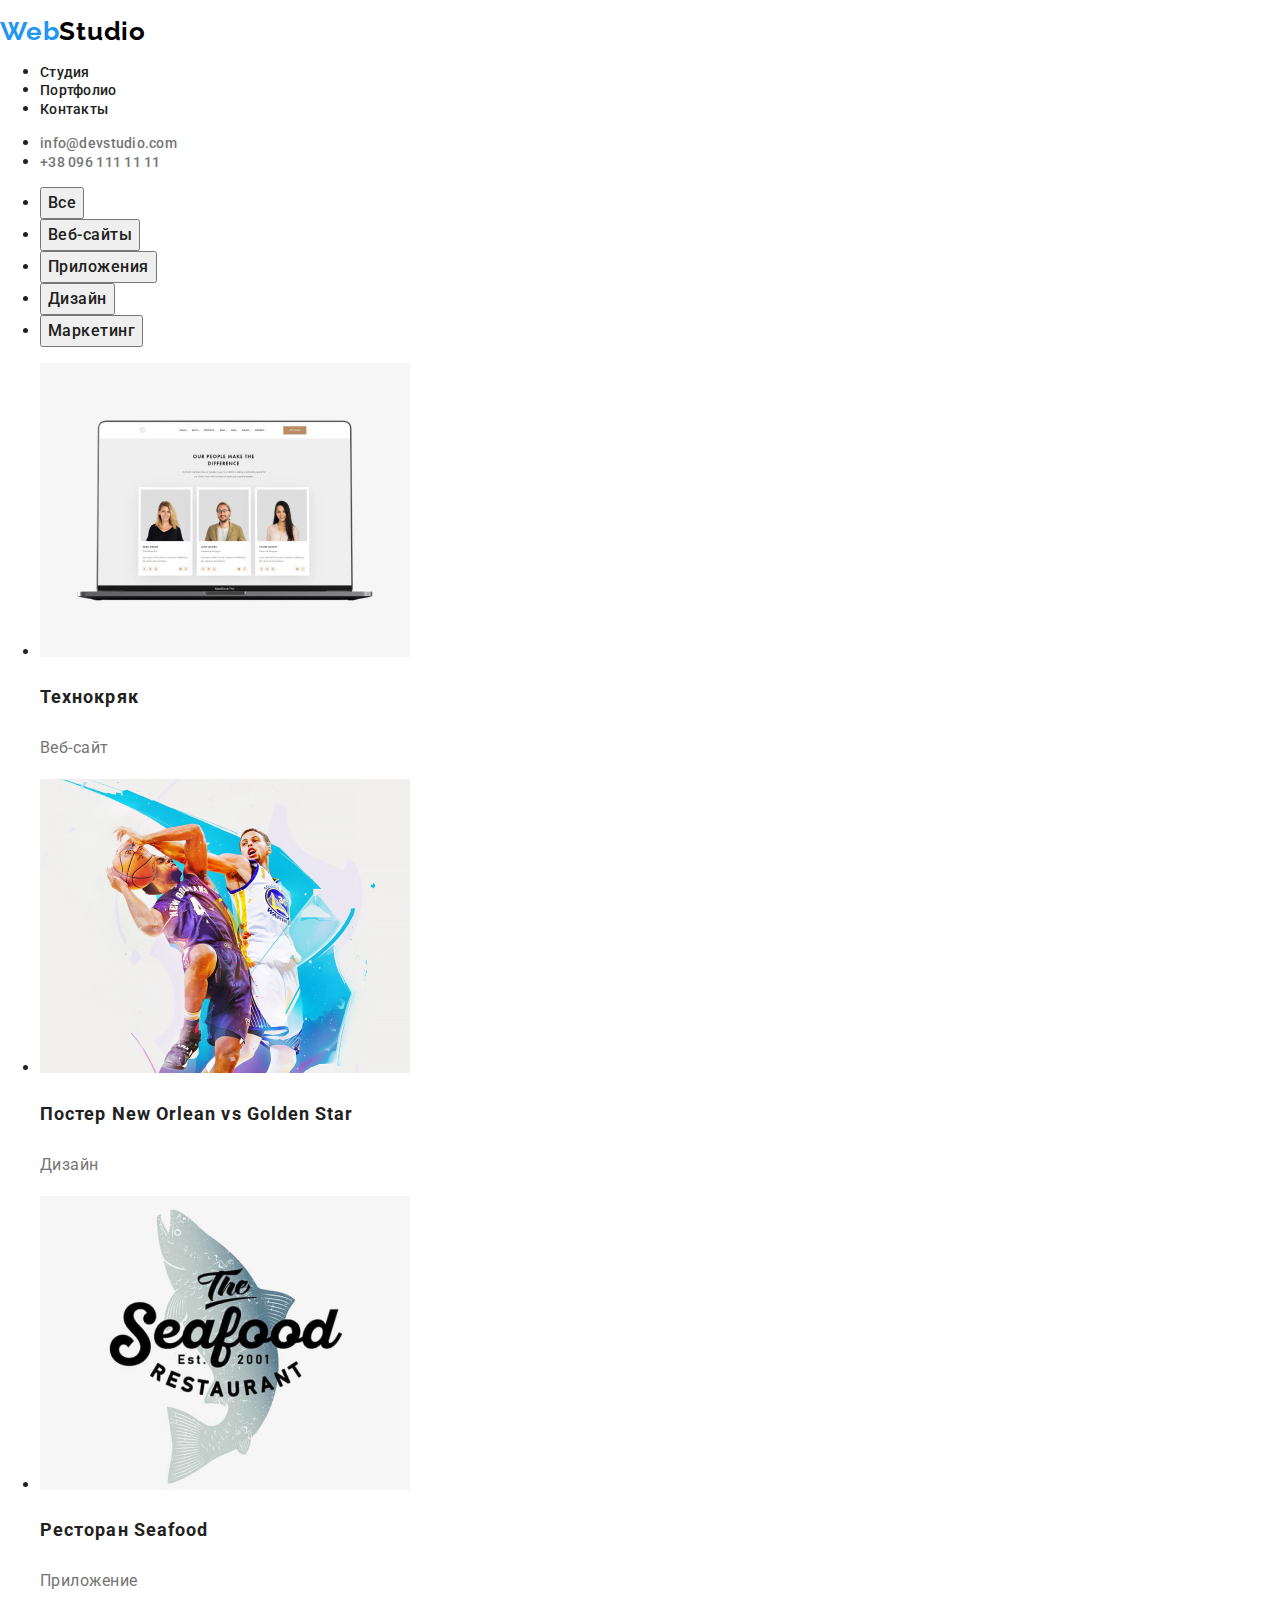
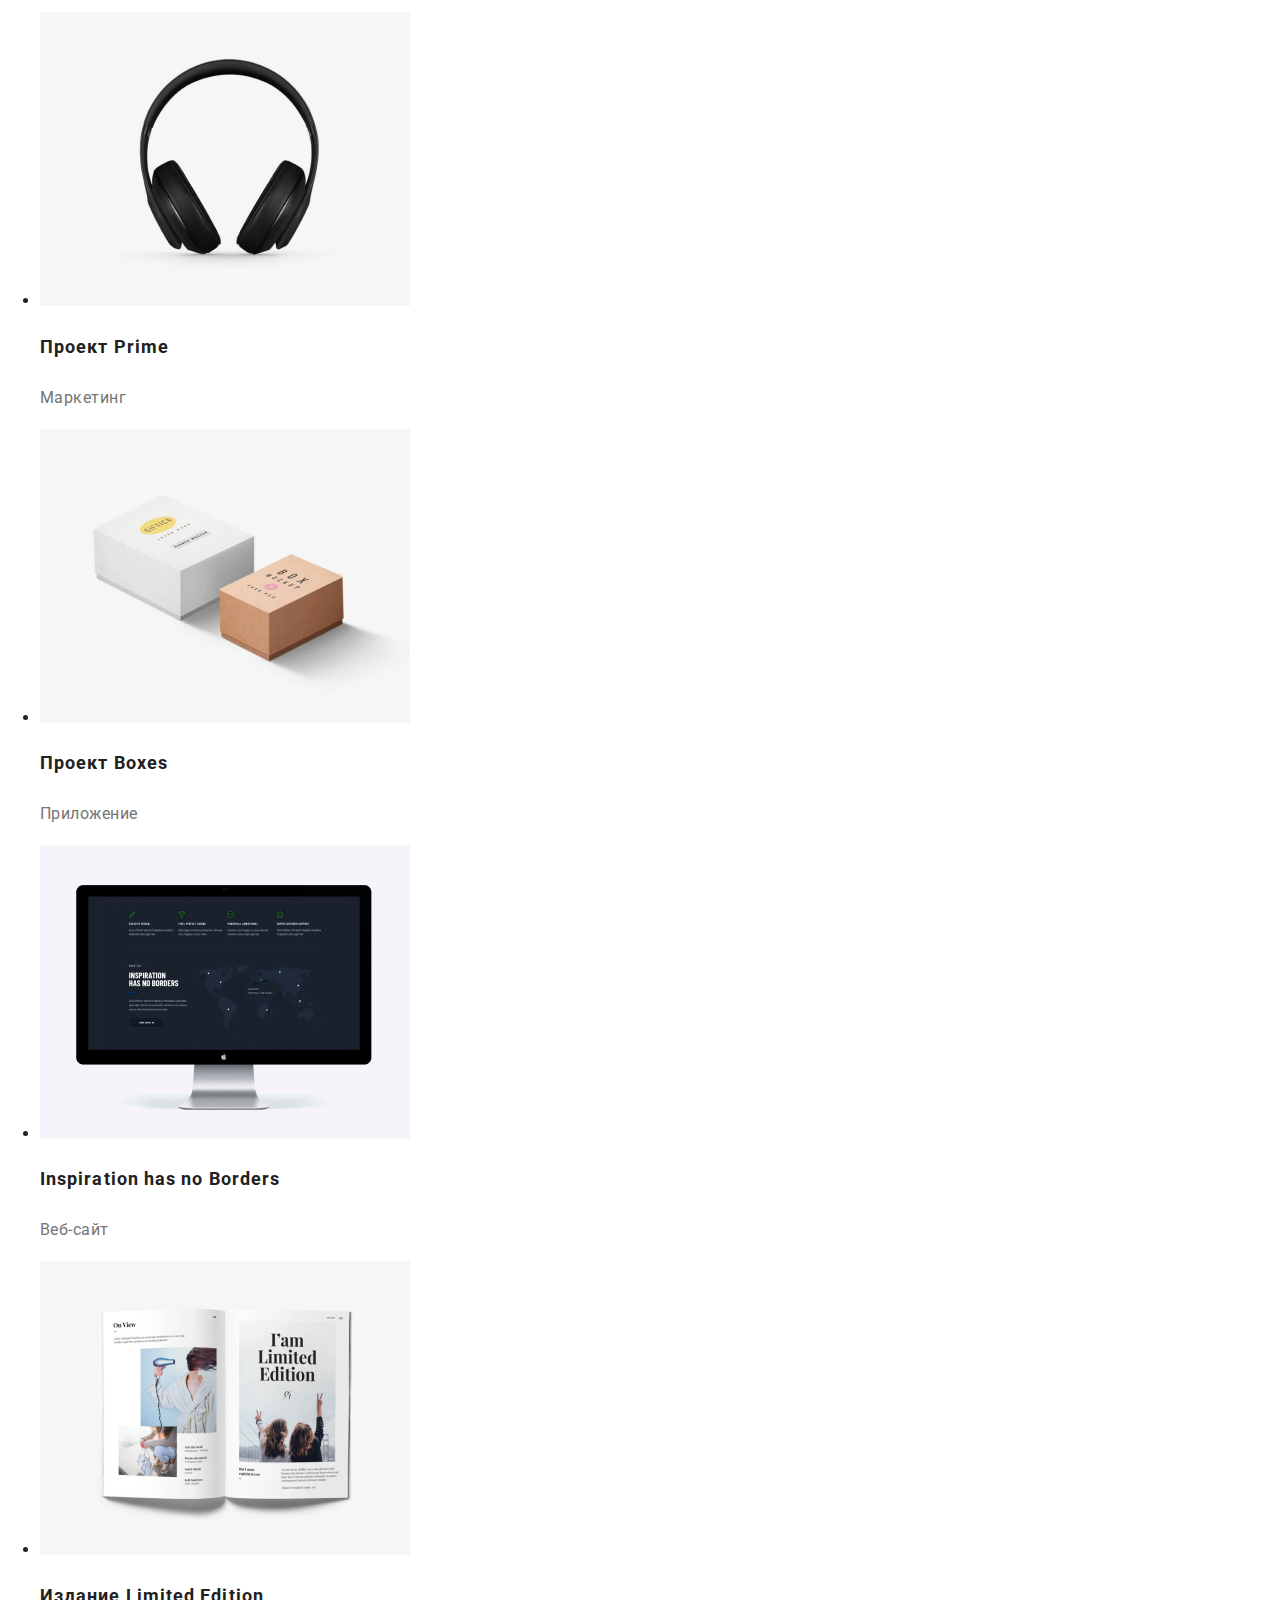
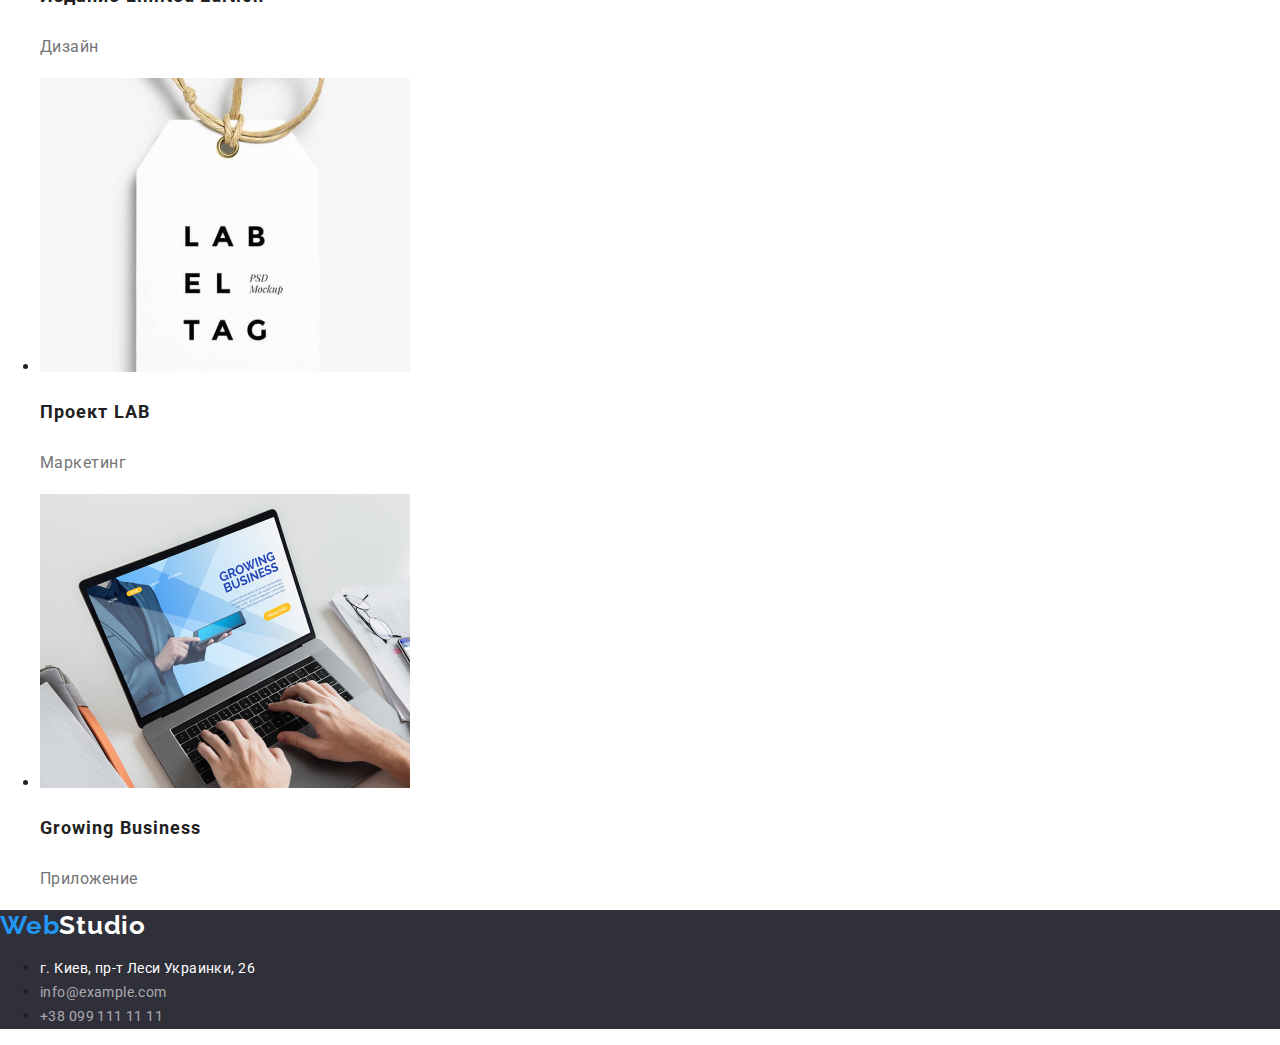
==== portfolio.html @ 4b69deab "Переносить файли попереднього ДЗ" ====
<!DOCTYPE html>
<html lang="ru">

<head>
    <meta charset="UTF-8">
    <meta name="viewport" content="width=device-width, initial-scale=1.0" />
    <title>Студия</title>
    <link rel="stylesheet" href="https://cdnjs.cloudflare.com/ajax/libs/modern-normalize/1.0.0/modern-normalize.min.css">
    <link rel="preconnect" href="https://fonts.gstatic.com">
    <link
        href="https://fonts.googleapis.com/css2?family=Raleway:wght@700&family=Roboto:wght@400;500;700;900&display=swap"
        rel="stylesheet">
    <link rel="stylesheet" href="./css/style.css" />
</head>

<body>
    <!--Шапка-->
    <header class="header">
        <nav class="header-nav">
            <p class="logo-item">
                <a class="logotype" href="/index.html" aria-label="логотип сайта" lang="en"><span
                        class="logotype-text">Web</span>Studio</a>
            </p>
            <ul class="menu-nav">
                <li class="menu-nav-item"><a class="menu-nav-link-studio" href="./index.html">Студия</a></li>
                <li class="menu-nav-item"><a class="menu-nav-link-portfolio" href="./portfolio.html">Портфолио</a></li>
                <li class="menu-nav-item"><a class="menu-nav-link-contacts" href="">Контакты</a></li>
            </ul>
        </nav>
        <address class="address">
            <ul class="address-item">
                <li class="addres-contacts">
                    <a class="header-mail" href="mailto:info@devstudio.com">info@devstudio.com</a>
                </li>
                <li class="addres-contacts">
                    <a class="header-tel" href="tel:+380961111111">+38 096 111 11 11</a>
                </li>
            </ul>
        </address>
    </header>
    <main>
        <section class="list-of-services"></section>
        <!--Категории-->
            <ul class="category">
                <li class="category-btn"><button class="category-btn-title" type="button">Все</button></li>
                <li class="category-btn"><button class="category-btn-title" type="button">Веб-сайты</button></li>
                <li class="category-btn"><button class="category-btn-title" type="button">Приложения</button></li>
                <li class="category-btn"><button class="category-btn-title" type="button">Дизайн</button></li>
                <li class="category-btn"><button class="category-btn-title" type="button">Маркетинг</button></li>
             </ul>
        <!--Перечень услуг-->
        
            <h2 class="services">Услуги</h2>
            <ul class="categories-of-services">
                <li class="services-item">
                    <img class="services-img" src="./images/portfolio/picture_1.jpg" alt="Экран ноутбука с фото наша команда" width="370" height="294"/>
                    <h3 class="services-title">Технокряк</h3>
                    <p class="services-name">Веб-сайт</p>
                </li>
                <li class="services-item">
                    <img class="services-img" src="./images/portfolio/picture_2.jpg" alt="Два игрока баскетбола с мячом" width="370" height="294"/>
                    <h3 class="services-title">Постер New Orlean vs Golden Star</h3>
                    <p class="services-name">Дизайн</p>
                </li>
                <li class="services-item">
                    <img class="services-img" src="./images/portfolio/picture_3.jpg" alt="Одна большая морская рыба" width="370" height="294"/>
                    <h3 class="services-title">Ресторан Seafood</h3>
                    <p class="services-name">Приложение</p>
                </li>
                <li class="services-item">
                    <img class="services-img" src="./images/portfolio/picture_4.jpg" alt="Наушники" width="370" height="294"/>
                    <h3 class="services-title">Проект Prime</h3>
                    <p class="services-name">Маркетинг</p>
                </li>
                <li class="services-item">
                    <img class="services-img" src="./images/portfolio/picture_5.jpg" alt="Две коробки разных размеров" width="370" height="294"/>
                    <h3 class="services-title">Проект Boxes</h3>
                    <p class="services-name">Приложение</p>
                </li>
                <li class="services-item">
                    <img class="services-img" src="./images/portfolio/picture_6.jpg" alt="Монитор с открытым сайтом" width="370" height="294"/>
                    <h3 class="services-title">Inspiration has no Borders</h3>
                    <p class="services-name">Веб-сайт</p>
                </li>
                <li class="services-item">
                    <img class="services-img" src="./images/portfolio/picture_7.jpg" alt="Открытая книга" width="370" height="294"/>
                    <h3 class="services-title">Издание Limited Edition</h3>
                    <p class="services-name">Дизайн</p>
                </li>
                <li class="services-item">
                    <img class="services-img" src="./images/portfolio/picture_8.jpg" alt="Бирка товара" width="370" height="294"/>
                    <h3 class="services-title">Проект LAB</h3>
                    <p class="services-name">Маркетинг</p>
                </li>
                <li class="services-item">
                    <img class="services-img" src="./images/portfolio/picture_9.jpg" alt="Человек набирает на клавиатуре ноутбука" width="370" height="294"/>
                    <h3 class="services-title">Growing Business</h3>
                    <p class="services-name">Приложение</p>
                </li>
            </ul>
        </section>
    </main>
    <!--Футер-->
    <footer class="footer">
        <p class="footer-logo">
            <a class="footer-logotype" href="/index.html" aria-label="логотип сайта" lang="en"><span
                    class="logotype-text">Web</span>Studio</a>
        </p>
        <address class="footer-address">
            <ul class="footer-list">
                <li class="footer-item">
                    <a class="footer-maps" href="https://goo.gl/maps/rqnTtYaNrmq5ux3MA" target="_blank">г. Киев, пр-т Леси
                        Украинки, 26</a>
                </li>
                <li class="footer-item">
                    <a class="footer-mail" href="mailto:info@example.com">info@example.com</a>
                </li>
                <li class="footer-item">
                    <a class="footer-tel" href="tel:+380991111111">+38 099 111 11 11</a>
                </li>
            </ul>
        </address>
    </footer>
</body>

</html>
---- css/style.css ----
/* цвет основного текста #212121 */
/* цвет вторичного текста #757575 */
/* цвет акцента  #2196F3 */
/* цвет логотипа в хедере #000000 */
/* цвет логотипа в футере #FFFFFF */
/* цвет акцента в футере #FFFFFF */
/* цвет адреса в футере rgba(255, 255, 255, 0.6)*/

:root {
  --primery-text-color: #212121;
  --secondary-text-color: #757575;
  --accent-color: #2196f3;
  --logo-color-heder: #000000;
  --logo-color-footer: #ffffff;
  --hero-color-title: #ffffff;
  --button-color-title: #ffffff;
  --accent-color-footer: #ffffff;
  --address-color-footer: rgba(255, 255, 255, 0.6);
  --primery-background-color: #ffffff;
  --section-background-color: #f5f4fa;
  --hero-background-color: #2f303a;
  --button-background-color: #2196f3;
  --footer-background-color: #2f303a;
}
/*=================================  BODY  =========================*/
body {
  color: var(--primery-text-color);
  background-color: var(--primery-background-color);
  font-family: Roboto, sans-serif;
}
.address,
.footer-address {
  font-style: normal;
}
/*=================================  END BODY  =========================*/

/*=================================  ШАПКА  =========================*/
.logotype {
  color: var(--logo-color-heder);
  font-family: 'Raleway', sans-serif;
  font-weight: 700;
  font-size: 26px;
  line-height: 1.192;
  /* identical to box height */

  letter-spacing: 0.03em;
  text-decoration: none;
}
.logotype-text {
  color: var(--accent-color);
}
.logotype:hover,
.logotype:focus {
  color: var(--accent-color);
}
.menu-nav-link-studio,
.menu-nav-link-portfolio,
.menu-nav-link-contacts {
  font-family: 'Roboto', sans-serif;
  font-weight: 500;
  font-size: 14px;
  line-height: 1.143;
  letter-spacing: 0.02em;
  color: var(--primery-text-color);
  text-decoration: none;
}
.menu-nav-link-studio:hover,
.menu-nav-link-studio:focus,
.menu-nav-link-studio:active {
  color: var(--accent-color);
}
.menu-nav-link-portfolio:hover,
.menu-nav-link-portfolio:focus,
.menu-nav-link-portfolio:active {
  color: var(--accent-color);
}
.menu-nav-link-contacts:hover,
.menu-nav-link-contacts:focus,
.menu-nav-link-contacts:active {
  color: var(--accent-color);
}
.address a {
  text-decoration: none;
}
.header-mail,
.header-tel {
  font-family: 'Roboto', sans-serif;
  font-weight: 500;
  font-size: 14px;
  line-height: 1.143;
  letter-spacing: 0.02em;
  color: var(--secondary-text-color);
}
.header-mail:hover,
.header-mail:focus,
.header-mail:active {
  color: var(--accent-color);
}
.header-tel:hover,
.header-tel:focus,
.header-tel:active {
  color: var(--accent-color);
}
/*=================================  END ШАПКА  =========================*/

/*=================================  ГЕРОЙ  =========================*/
.hero {
  background-color: var(--hero-background-color);
}
.hero-title {
  font-family: 'Roboto', sans-serif;
  font-weight: 900;
  font-size: 44px;
  line-height: 1.364;
  /* or 136% */

  text-align: center;
  letter-spacing: 0.06em;
  text-transform: uppercase;

  color: var(--hero-color-title);
}
.modal-btn {
  font-family: 'Roboto', sans-serif;
  font-weight: 700;
  font-size: 16px;
  line-height: 1.875;
  /* identical to box height, or 187% */

  display: flex;
  align-items: center;
  text-align: center;
  letter-spacing: 0.06em;

  color: var(--button-color-title);
  background-color: var(--button-background-color);
}
.modal-btn:hover,
.modal-btn:focus,
.modal-btn:active {
  color: var(--primery-text-color);
}
/*================================= END ГЕРОЙ  =========================*/

/*=================================  ОСОБЕННОСТИ  =========================*/

.features-title {
  display: none;
}
.features-names {
  font-family: 'Roboto', sans-serif;
  font-weight: 700;
  font-size: 14px;
  line-height: 1.143;
  letter-spacing: 0.03em;
  text-transform: uppercase;

  color: var(--primery-text-color);
}
.features-information {
  font-family: 'Roboto', sans-serif;
  font-weight: 400;
  font-size: 14px;
  line-height: 1.714;
  /* or 171% */

  letter-spacing: 0.03em;

  color: var(--secondary-text-color);
}
/*=================================  END ОСОБЕННОСТИ  =========================*/

/*=================================  ЧЕМ МЫ ЗАНИМАЕМСЯ  =========================*/
.occupation-title {
  font-family: 'Roboto', sans-serif;
  font-weight: 700;
  font-size: 36px;
  line-height: 1.167;
  text-align: center;
  letter-spacing: 0.03em;

  color: var(--primery-text-color);
}
/*=================================  END ЧЕМ МЫ ЗАНИМАЕМСЯ  =========================*/

/*=================================  НАША КОМАНДА  =========================*/
.team {
  background-color: var(--section-background-color);
}

.team-title {
  font-family: 'Roboto', sans-serif;
  font-weight: 700;
  font-size: 36px;
  line-height: 1.167;
  text-align: center;
  letter-spacing: 0.03em;

  color: var(--primery-text-color);
}
.team-employee {
  font-family: 'Roboto', sans-serif;
  font-weight: 500;
  font-size: 16px;
  line-height: 1.188;
  /* identical to box height */

  letter-spacing: 0.03em;
  color: var(--primery-text-color);
}
.team-profession {
  font-family: Roboto;
  font-weight: 400;
  font-size: 16px;
  line-height: 1.188;
  /* identical to box height */

  letter-spacing: 0.03em;

  color: var(--secondary-text-color);
}
/*=================================  END НАША КОМАНДА  =========================*/

/*=================================  ФУТЕР  =========================*/
.footer {
  background-color: var(--footer-background-color);
}
.footer a {
  text-decoration: none;
}
.footer-logotype {
  font-family: 'Raleway', sans-serif;
  font-weight: 700;
  font-size: 26px;
  line-height: 1.192;
  /* identical to box height */

  letter-spacing: 0.03em;

  color: var(--accent-color-footer);
}
.footer-logotype:hover,
.footer-logotype:focus {
  color: var(--accent-color);
}
.footer-maps {
  font-family: 'Roboto', sans-serif;
  font-weight: 400;
  font-size: 14px;
  line-height: 1.714;
  /* or 171% */

  letter-spacing: 0.03em;

  color: var(--accent-color-footer);
}
.footer-mail,
.footer-tel {
  font-family: 'Roboto', sans-serif;
  font-weight: 400;
  font-size: 14px;
  line-height: 1.714;
  /* or 171% */

  letter-spacing: 0.03em;

  color: var(--address-color-footer);
}

/*=================================  END ФУТЕР  =========================*/

/*=================================  ПОРТФОЛИО  =========================*/

/*=================================  ПОРТФОЛИО КАТЕГОРИИ  =========================*/
.category-btn-title {
  font-family: 'Roboto', sans-serif;
  font-weight: 500;
  font-size: 16px;
  line-height: 1.625;
  /* identical to box height, or 162% */

  text-align: center;
  letter-spacing: 0.03em;

  color: var(--primery-text-color);
}
.category-btn-title:hover,
.category-btn-title:focus,
.category-btn-title:active {
  color: var(--button-color-title);
  background-color: var(--button-background-color);
}
/*=================================  END ПОРТФОЛИО КАТЕГОРИИ  =========================*/

/*=================================  ПОРТФОЛИО УСЛУГИ  =========================*/
.services {
  display: none;
}
.services-title {
  font-family: 'Roboto', sans-serif;
  font-weight: 700;
  font-size: 18px;
  line-height: 2;
  /* identical to box height, or 200% */

  letter-spacing: 0.06em;

  color: var(--primery-text-color);
}
.services-name {
  font-family: 'Roboto', sans-serif;
  font-weight: 400;
  font-size: 16px;
  line-height: 1.875;
  /* identical to box height, or 187% */

  letter-spacing: 0.03em;

  color: var(--secondary-text-color);
}
/*=================================  END ПОРТФОЛИО УСЛУГИ  =========================*/
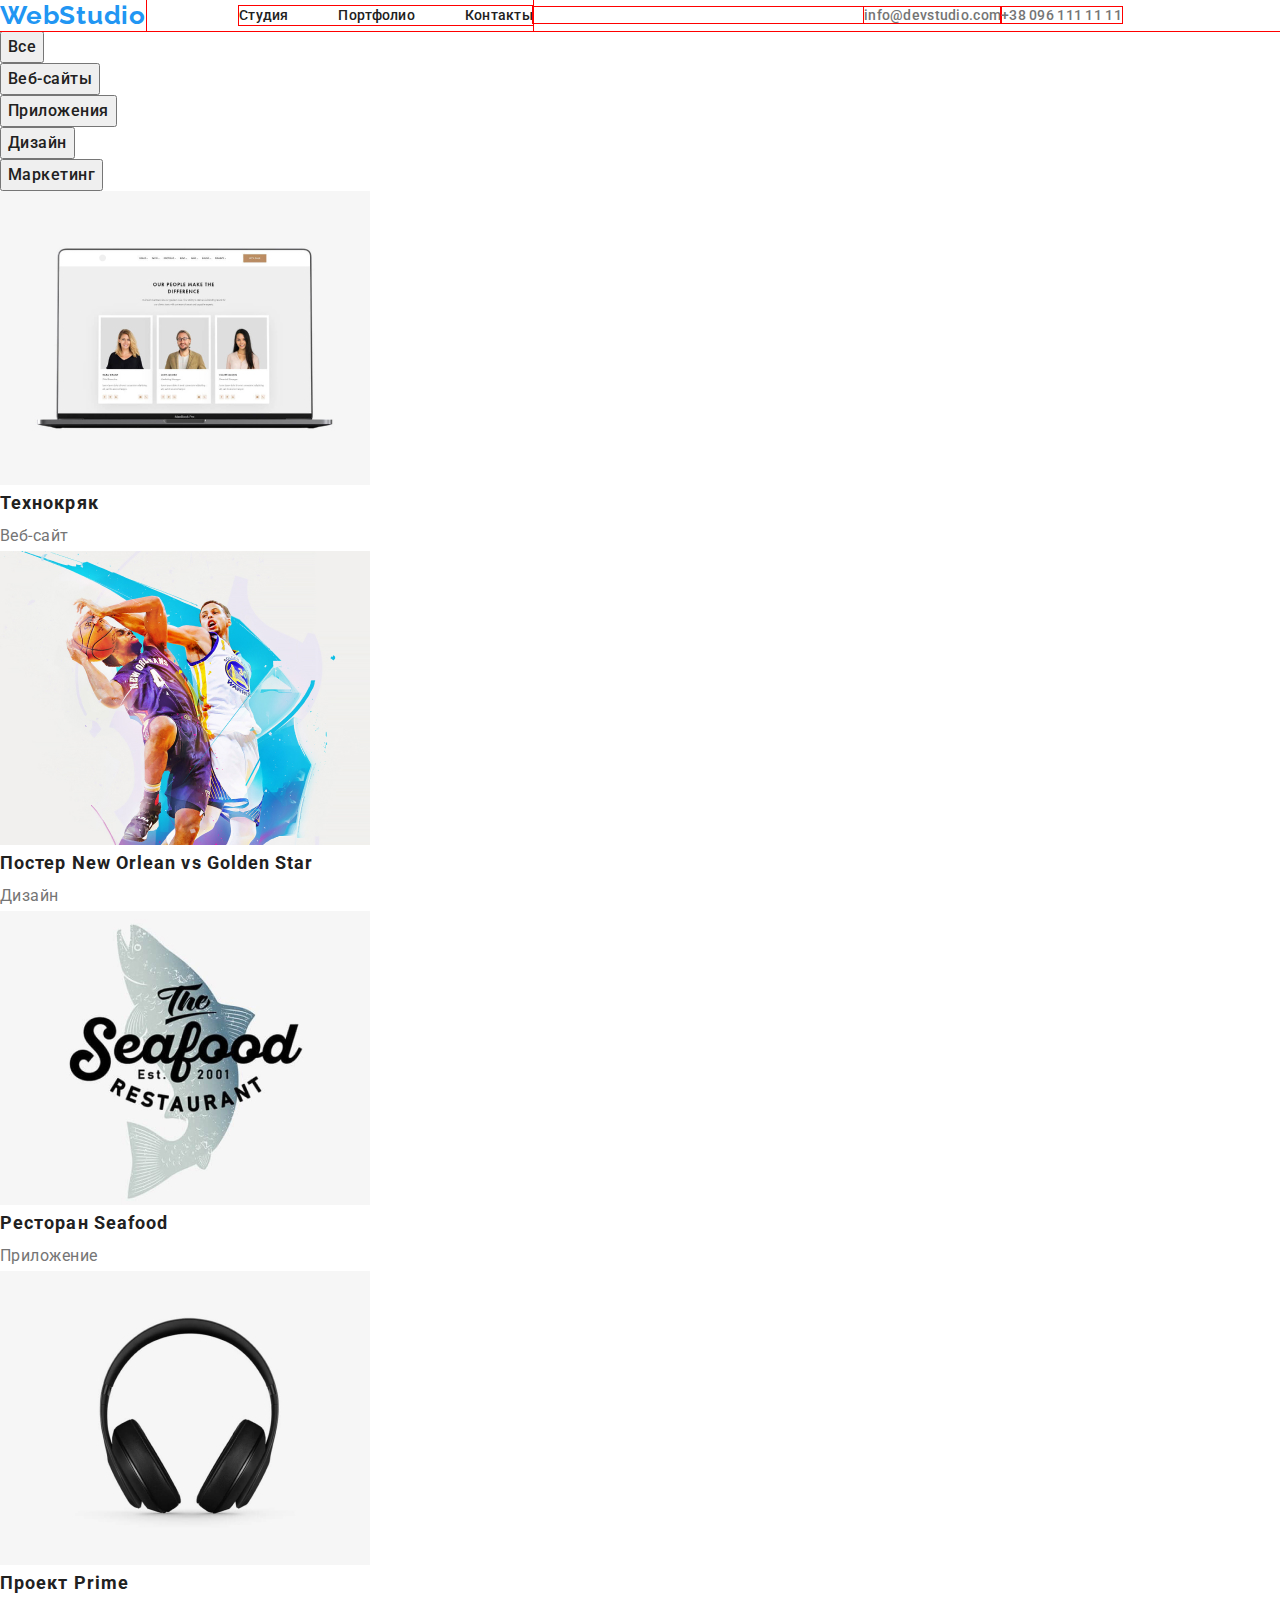
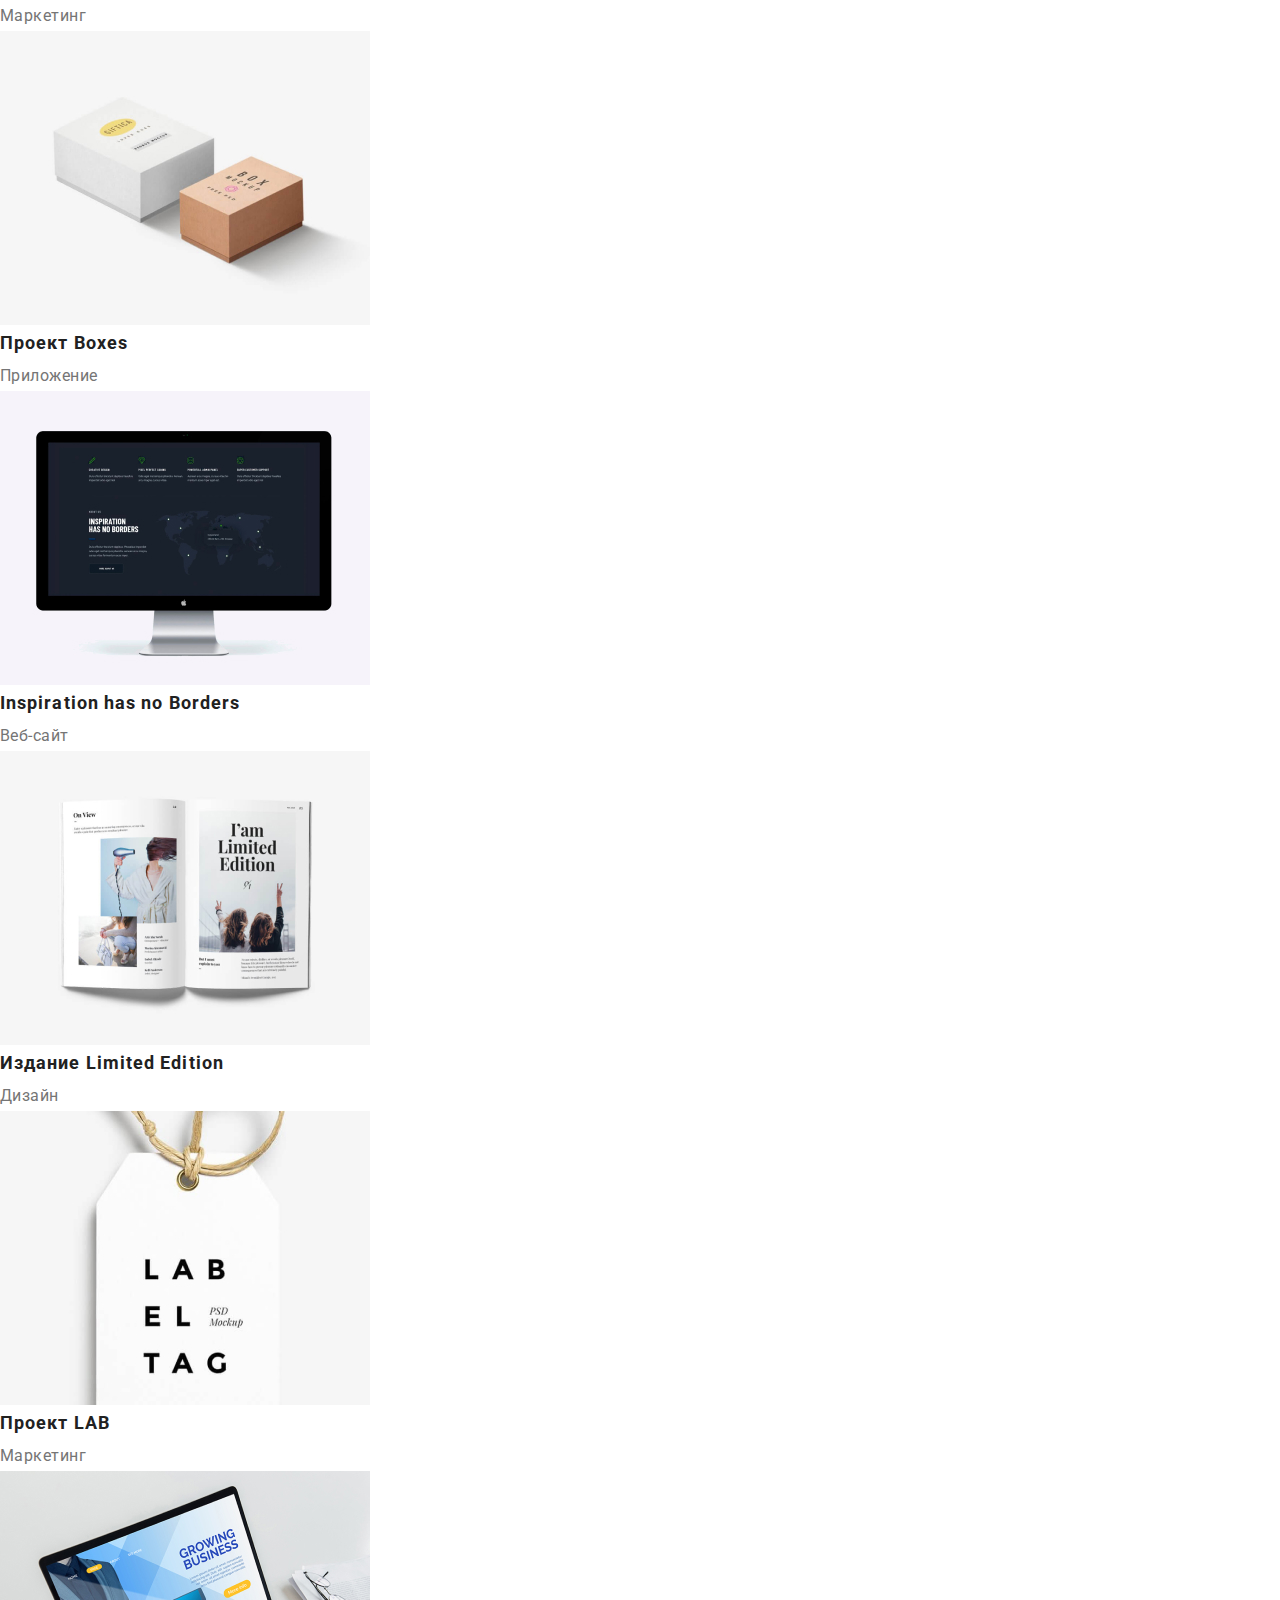
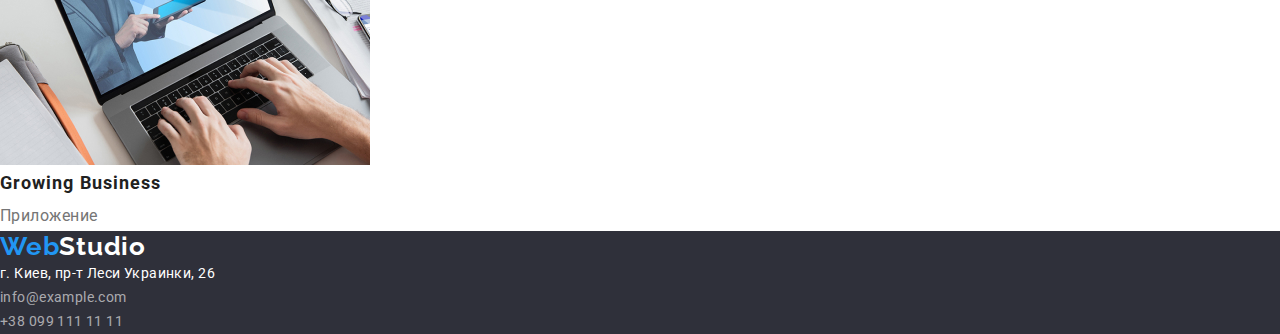
==== commit daaa73b1: "flex хедера" ====
--- a/portfolio.html
+++ b/portfolio.html
@@ -18,22 +18,22 @@
     <header class="header">
         <nav class="header-nav">
             <p class="logo-item">
-                <a class="logotype" href="/index.html" aria-label="логотип сайта" lang="en"><span
+                <a class="logotype link" href="/index.html" aria-label="логотип сайта" lang="en"><span
                         class="logotype-text">Web</span>Studio</a>
             </p>
-            <ul class="menu-nav">
-                <li class="menu-nav-item"><a class="menu-nav-link-studio" href="./index.html">Студия</a></li>
-                <li class="menu-nav-item"><a class="menu-nav-link-portfolio" href="./portfolio.html">Портфолио</a></li>
-                <li class="menu-nav-item"><a class="menu-nav-link-contacts" href="">Контакты</a></li>
+            <ul class="menu-nav list">
+                <li class="menu-nav-item"><a class="menu-nav-link-studio link" href="./index.html">Студия</a></li>
+                <li class="menu-nav-item"><a class="menu-nav-link-portfolio link" href="./portfolio.html">Портфолио</a></li>
+                <li class="menu-nav-item"><a class="menu-nav-link-contacts link" href="">Контакты</a></li>
             </ul>
         </nav>
         <address class="address">
-            <ul class="address-item">
+            <ul class="address-item list">
                 <li class="addres-contacts">
-                    <a class="header-mail" href="mailto:info@devstudio.com">info@devstudio.com</a>
+                    <a class="header-mail link" href="mailto:info@devstudio.com">info@devstudio.com</a>
                 </li>
                 <li class="addres-contacts">
-                    <a class="header-tel" href="tel:+380961111111">+38 096 111 11 11</a>
+                    <a class="header-tel link" href="tel:+380961111111">+38 096 111 11 11</a>
                 </li>
             </ul>
         </address>
@@ -41,7 +41,7 @@
     <main>
         <section class="list-of-services"></section>
         <!--Категории-->
-            <ul class="category">
+            <ul class="category list">
                 <li class="category-btn"><button class="category-btn-title" type="button">Все</button></li>
                 <li class="category-btn"><button class="category-btn-title" type="button">Веб-сайты</button></li>
                 <li class="category-btn"><button class="category-btn-title" type="button">Приложения</button></li>
@@ -51,7 +51,7 @@
         <!--Перечень услуг-->
         
             <h2 class="services">Услуги</h2>
-            <ul class="categories-of-services">
+            <ul class="categories-of-services list">
                 <li class="services-item">
                     <img class="services-img" src="./images/portfolio/picture_1.jpg" alt="Экран ноутбука с фото наша команда" width="370" height="294"/>
                     <h3 class="services-title">Технокряк</h3>
@@ -103,20 +103,20 @@
     <!--Футер-->
     <footer class="footer">
         <p class="footer-logo">
-            <a class="footer-logotype" href="/index.html" aria-label="логотип сайта" lang="en"><span
+            <a class="footer-logotype link" href="/index.html" aria-label="логотип сайта" lang="en"><span
                     class="logotype-text">Web</span>Studio</a>
         </p>
         <address class="footer-address">
-            <ul class="footer-list">
+            <ul class="footer-list list">
                 <li class="footer-item">
-                    <a class="footer-maps" href="https://goo.gl/maps/rqnTtYaNrmq5ux3MA" target="_blank">г. Киев, пр-т Леси
+                    <a class="footer-maps link" href="https://goo.gl/maps/rqnTtYaNrmq5ux3MA" target="_blank">г. Киев, пр-т Леси
                         Украинки, 26</a>
                 </li>
                 <li class="footer-item">
-                    <a class="footer-mail" href="mailto:info@example.com">info@example.com</a>
+                    <a class="footer-mail link" href="mailto:info@example.com">info@example.com</a>
                 </li>
                 <li class="footer-item">
-                    <a class="footer-tel" href="tel:+380991111111">+38 099 111 11 11</a>
+                    <a class="footer-tel link" href="tel:+380991111111">+38 099 111 11 11</a>
                 </li>
             </ul>
         </address>
--- a/css/style.css
+++ b/css/style.css
@@ -28,13 +28,92 @@
   background-color: var(--primery-background-color);
   font-family: Roboto, sans-serif;
 }
+.list {
+  list-style: none;
+}
+.link {
+  text-decoration: none;
+}
+h1,
+h2,
+h3,
+h4,
+h5,
+h6 {
+  margin: 0;
+}
+ul,
+ol {
+  margin: 0;
+  padding: 0;
+}
+p {
+  margin: 0;
+}
+img {
+  display: block;
+}
 .address,
 .footer-address {
   font-style: normal;
 }
+.container {
+  width: 1200px;
+  padding: 0 15px;
+  margin: 0 avto;
+  outline: 1px solid red;
+}
 /*=================================  END BODY  =========================*/
 
 /*=================================  ШАПКА  =========================*/
+.header {
+  display: flex;
+  align-items: center;
+  outline: 1px solid red;
+}
+.header-nav {
+  display: flex;
+  align-items: center;
+  outline: 1px solid red;
+}
+.logo-item {
+  display: flex;
+  align-items: center;
+  margin-right: 93px;
+  outline: 1px solid red;
+}
+.menu-nav {
+  display: flex;
+  min-width: 294px;
+  justify-content: space-between;
+  outline: 1px solid red;
+}
+.address-item {
+  display: flex;
+  align-items: center;
+  outline: 1px solid red;
+}
+.addres-contacts {
+  display: flex;
+  align-items: center;
+  outline: 1px solid red;
+}
+.header-mail {
+  display: flex;
+  align-items: center;
+  margin-left: 331px ;
+  outline: 1px solid red;
+}
+
+
+}
+.header-tel {
+  display: flex;
+  align-items: center;
+  margin-right: 0 avto;
+  outline: 1px solid red;
+}
+
 .logotype {
   color: var(--logo-color-heder);
   font-family: 'Raleway', sans-serif;
@@ -44,7 +123,6 @@
   /* identical to box height */
 
   letter-spacing: 0.03em;
-  text-decoration: none;
 }
 .logotype-text {
   color: var(--accent-color);
@@ -62,7 +140,6 @@
   line-height: 1.143;
   letter-spacing: 0.02em;
   color: var(--primery-text-color);
-  text-decoration: none;
 }
 .menu-nav-link-studio:hover,
 .menu-nav-link-studio:focus,
@@ -79,9 +156,7 @@
 .menu-nav-link-contacts:active {
   color: var(--accent-color);
 }
-.address a {
-  text-decoration: none;
-}
+
 .header-mail,
 .header-tel {
   font-family: 'Roboto', sans-serif;
@@ -225,9 +300,7 @@
 .footer {
   background-color: var(--footer-background-color);
 }
-.footer a {
-  text-decoration: none;
-}
+
 .footer-logotype {
   font-family: 'Raleway', sans-serif;
   font-weight: 700;
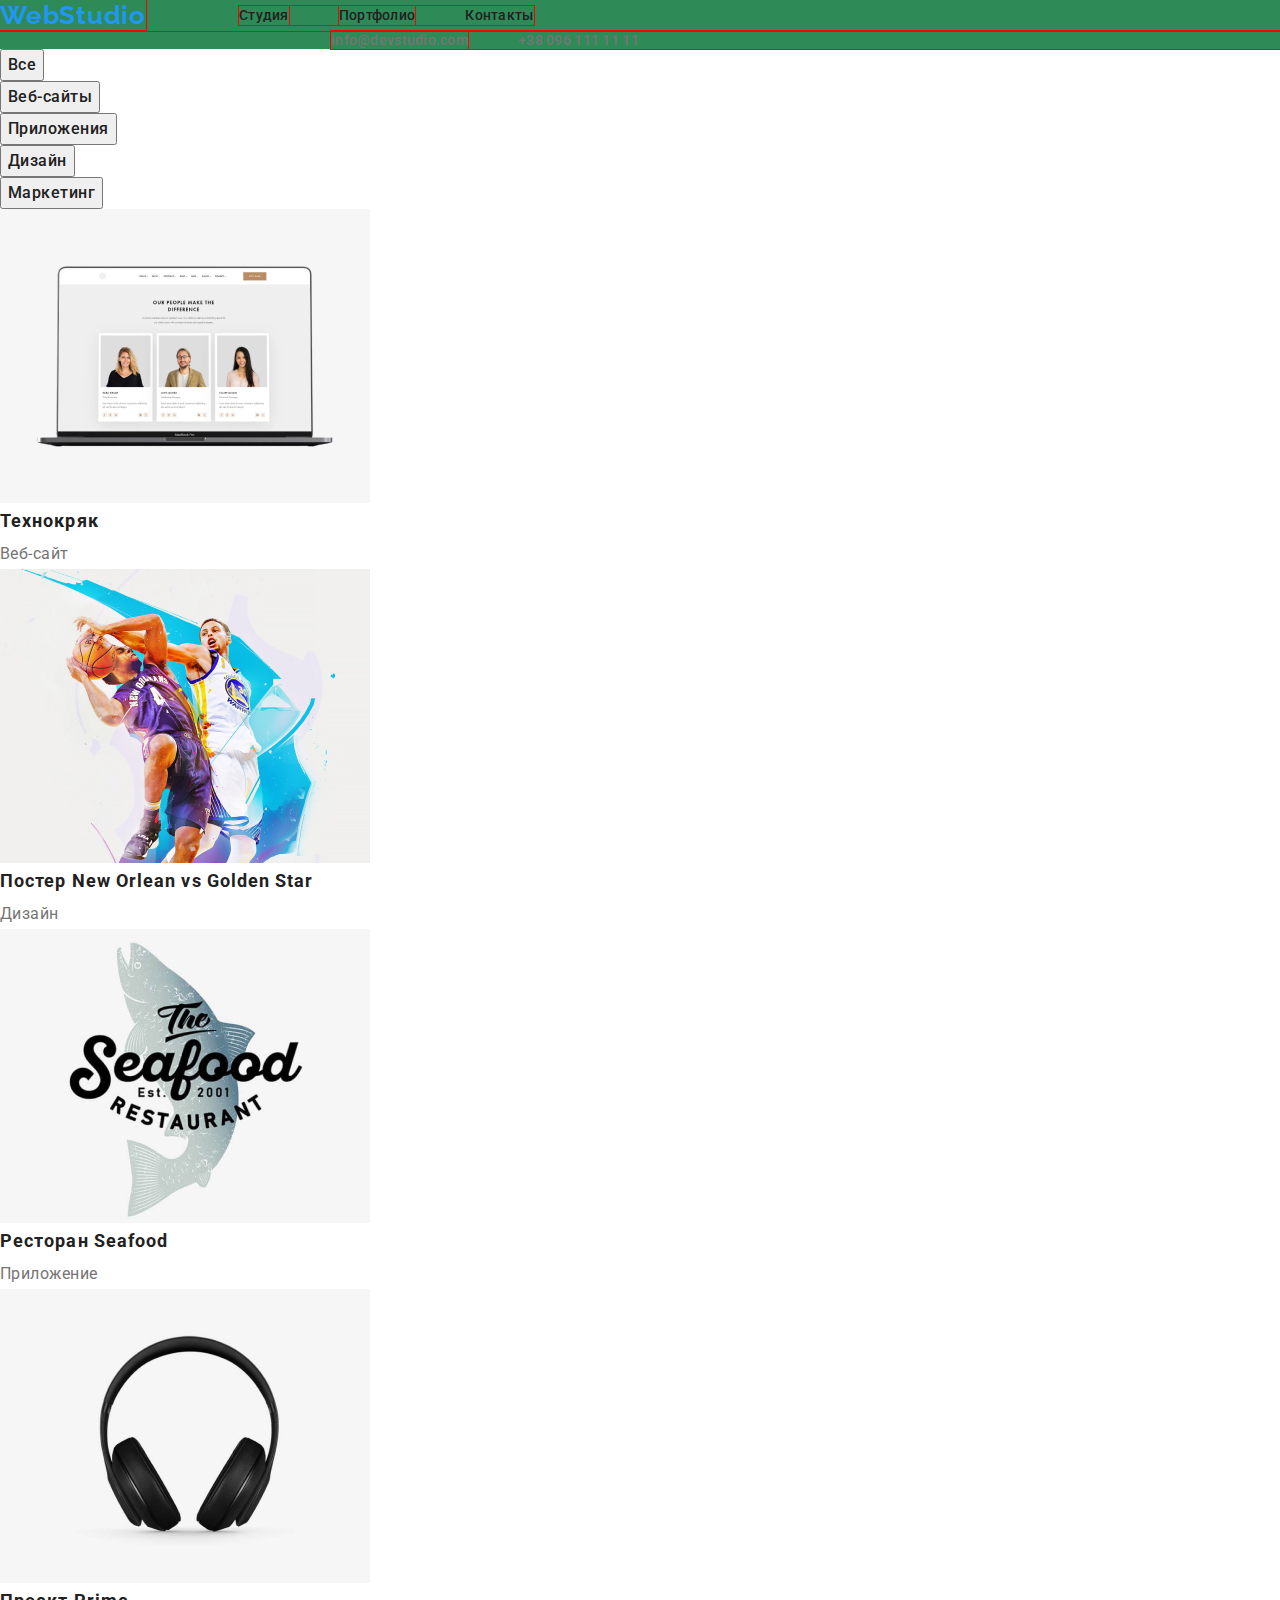
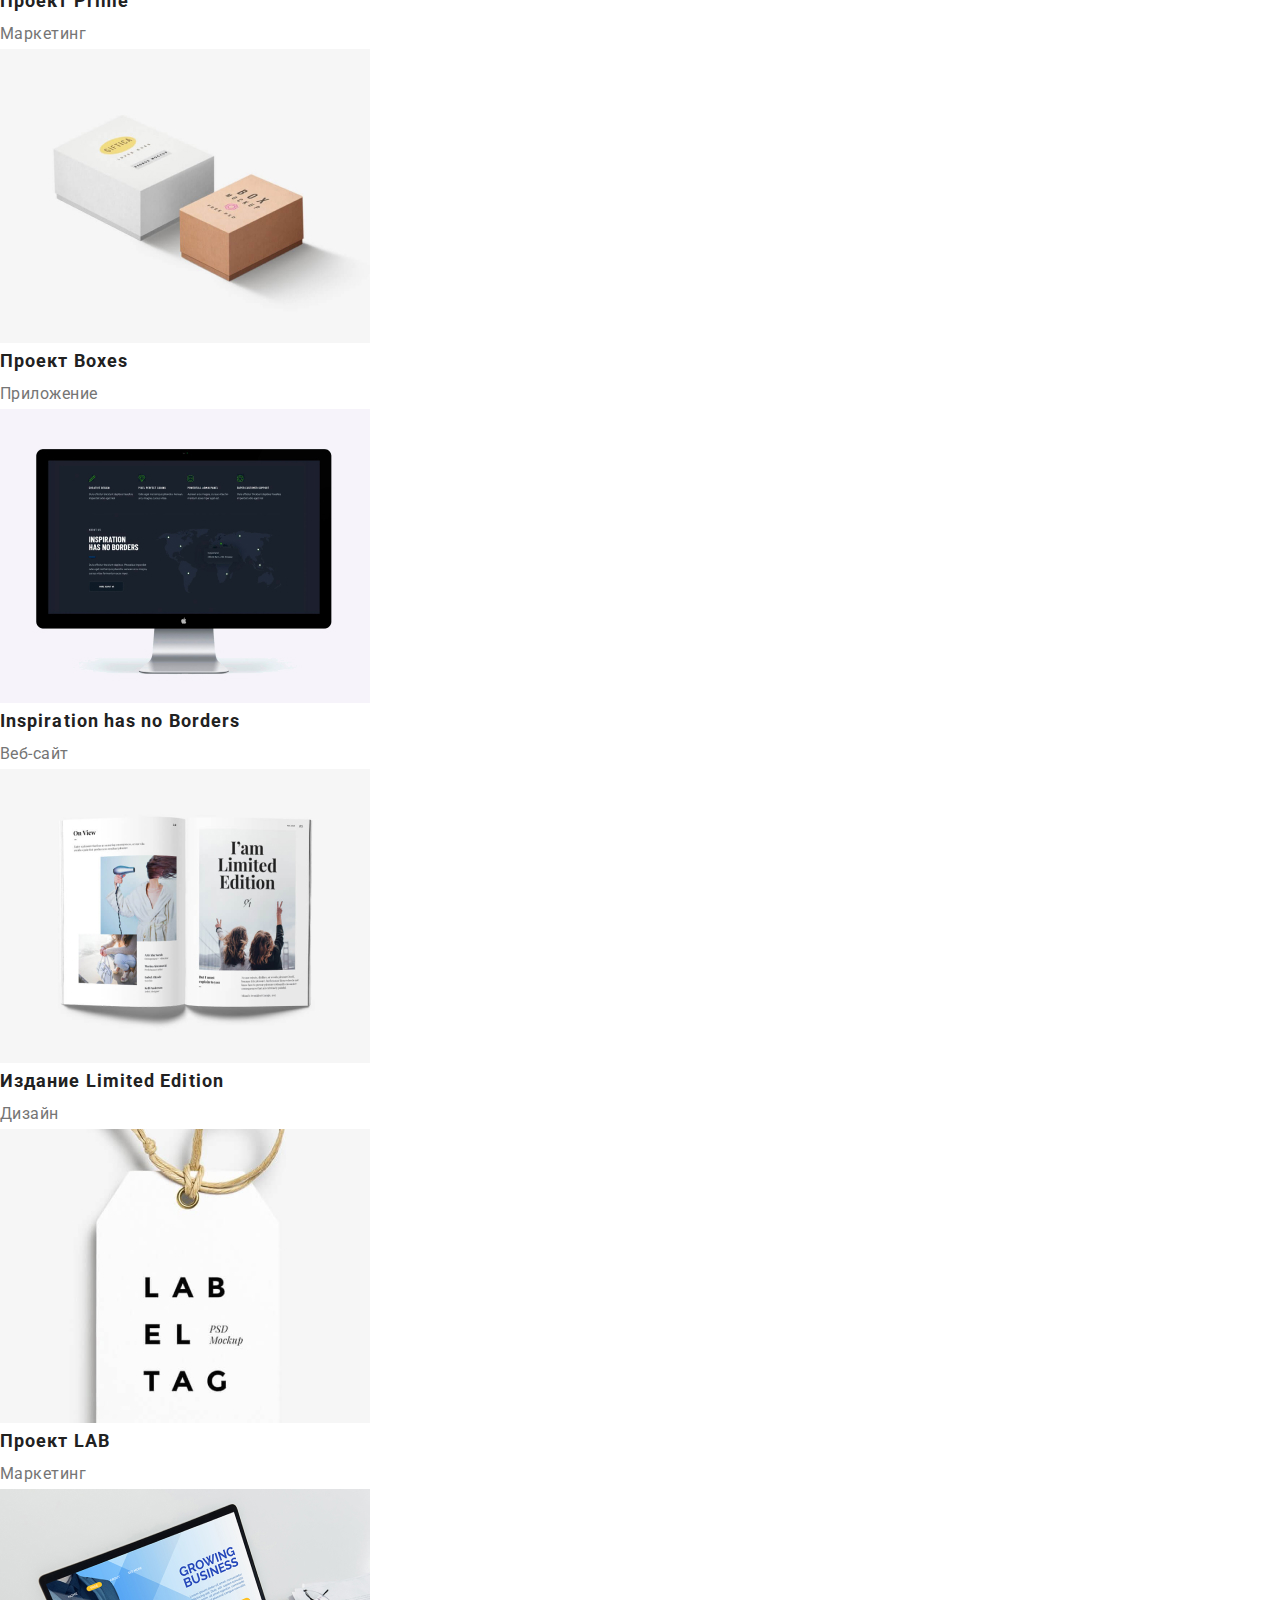
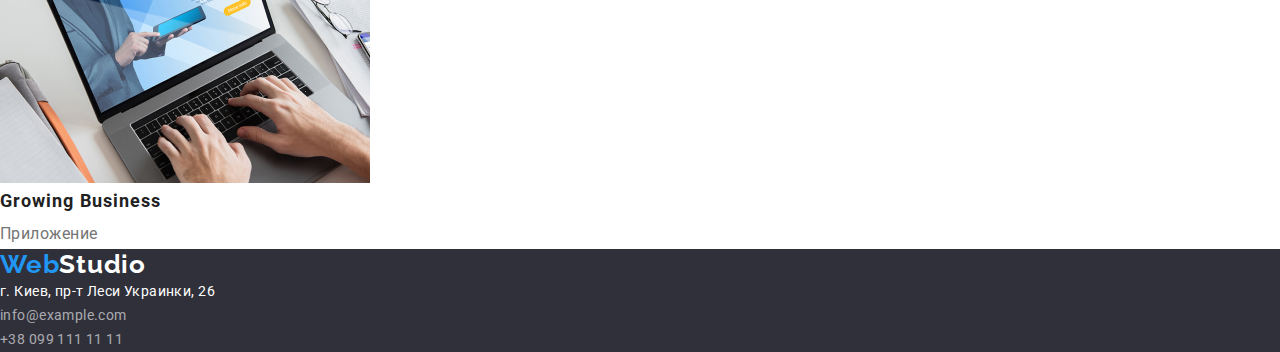
==== commit d0336e43: "Вносить зміни в хедері" ====
--- a/portfolio.html
+++ b/portfolio.html
@@ -5,11 +5,11 @@
     <meta charset="UTF-8">
     <meta name="viewport" content="width=device-width, initial-scale=1.0" />
     <title>Студия</title>
+    <link rel="preconnect" href="https://fonts.gstatic.com">
+    <link href="https://fonts.googleapis.com/css2?family=Raleway:wght@700&family=Roboto:wght@400;500;700;900&display=swap"
+        rel="stylesheet">
     <link rel="stylesheet" href="https://cdnjs.cloudflare.com/ajax/libs/modern-normalize/1.0.0/modern-normalize.min.css">
-    <link rel="preconnect" href="https://fonts.gstatic.com">
-    <link
-        href="https://fonts.googleapis.com/css2?family=Raleway:wght@700&family=Roboto:wght@400;500;700;900&display=swap"
-        rel="stylesheet">
+    
     <link rel="stylesheet" href="./css/style.css" />
 </head>
 
@@ -39,7 +39,7 @@
         </address>
     </header>
     <main>
-        <section class="list-of-services"></section>
+        <section class="list-of-services">
         <!--Категории-->
             <ul class="category list">
                 <li class="category-btn"><button class="category-btn-title" type="button">Все</button></li>
--- a/css/style.css
+++ b/css/style.css
@@ -26,7 +26,7 @@
 body {
   color: var(--primery-text-color);
   background-color: var(--primery-background-color);
-  font-family: Roboto, sans-serif;
+  font-family: 'Roboto', sans-serif;
 }
 .list {
   list-style: none;
@@ -66,54 +66,54 @@
 /*=================================  END BODY  =========================*/
 
 /*=================================  ШАПКА  =========================*/
+.header .container {
+  display: flex;
+  align-items: center;
+  outline: 1px solid red;
+}
 .header {
-  display: flex;
-  align-items: center;
-  outline: 1px solid red;
+  background-color: seagreen;
 }
 .header-nav {
   display: flex;
   align-items: center;
   outline: 1px solid red;
 }
-.logo-item {
-  display: flex;
-  align-items: center;
+.menu-nav {
+  display: flex;
+  align-items: center;
+  outline: 1px solid red;
+}
+.address-item {
+  display: flex;
+  align-items: center;
+  outline: 1px solid red;
+}
+.header .logotype {
   margin-right: 93px;
   outline: 1px solid red;
 }
-.menu-nav {
-  display: flex;
-  min-width: 294px;
-  justify-content: space-between;
-  outline: 1px solid red;
-}
-.address-item {
-  display: flex;
-  align-items: center;
-  outline: 1px solid red;
-}
-.addres-contacts {
-  display: flex;
-  align-items: center;
-  outline: 1px solid red;
-}
-.header-mail {
-  display: flex;
-  align-items: center;
-  margin-left: 331px ;
-  outline: 1px solid red;
-}
-
-
-}
-.header-tel {
-  display: flex;
-  align-items: center;
-  margin-right: 0 avto;
-  outline: 1px solid red;
-}
-
+.menu-nav-item:not(:last-child) {
+  margin-right: 50px;
+  outline: 1px solid red;
+}
+.header .address {
+  margin-left: 331px;
+}
+.addres-contacts:first-child {
+  outline: 1px solid red;
+  margin-right: 50px;
+}
+/*
+/*
+
+/*
+.header .address {
+  margin-left: auto;
+}
+
+
+*/
 .logotype {
   color: var(--logo-color-heder);
   font-family: 'Raleway', sans-serif;
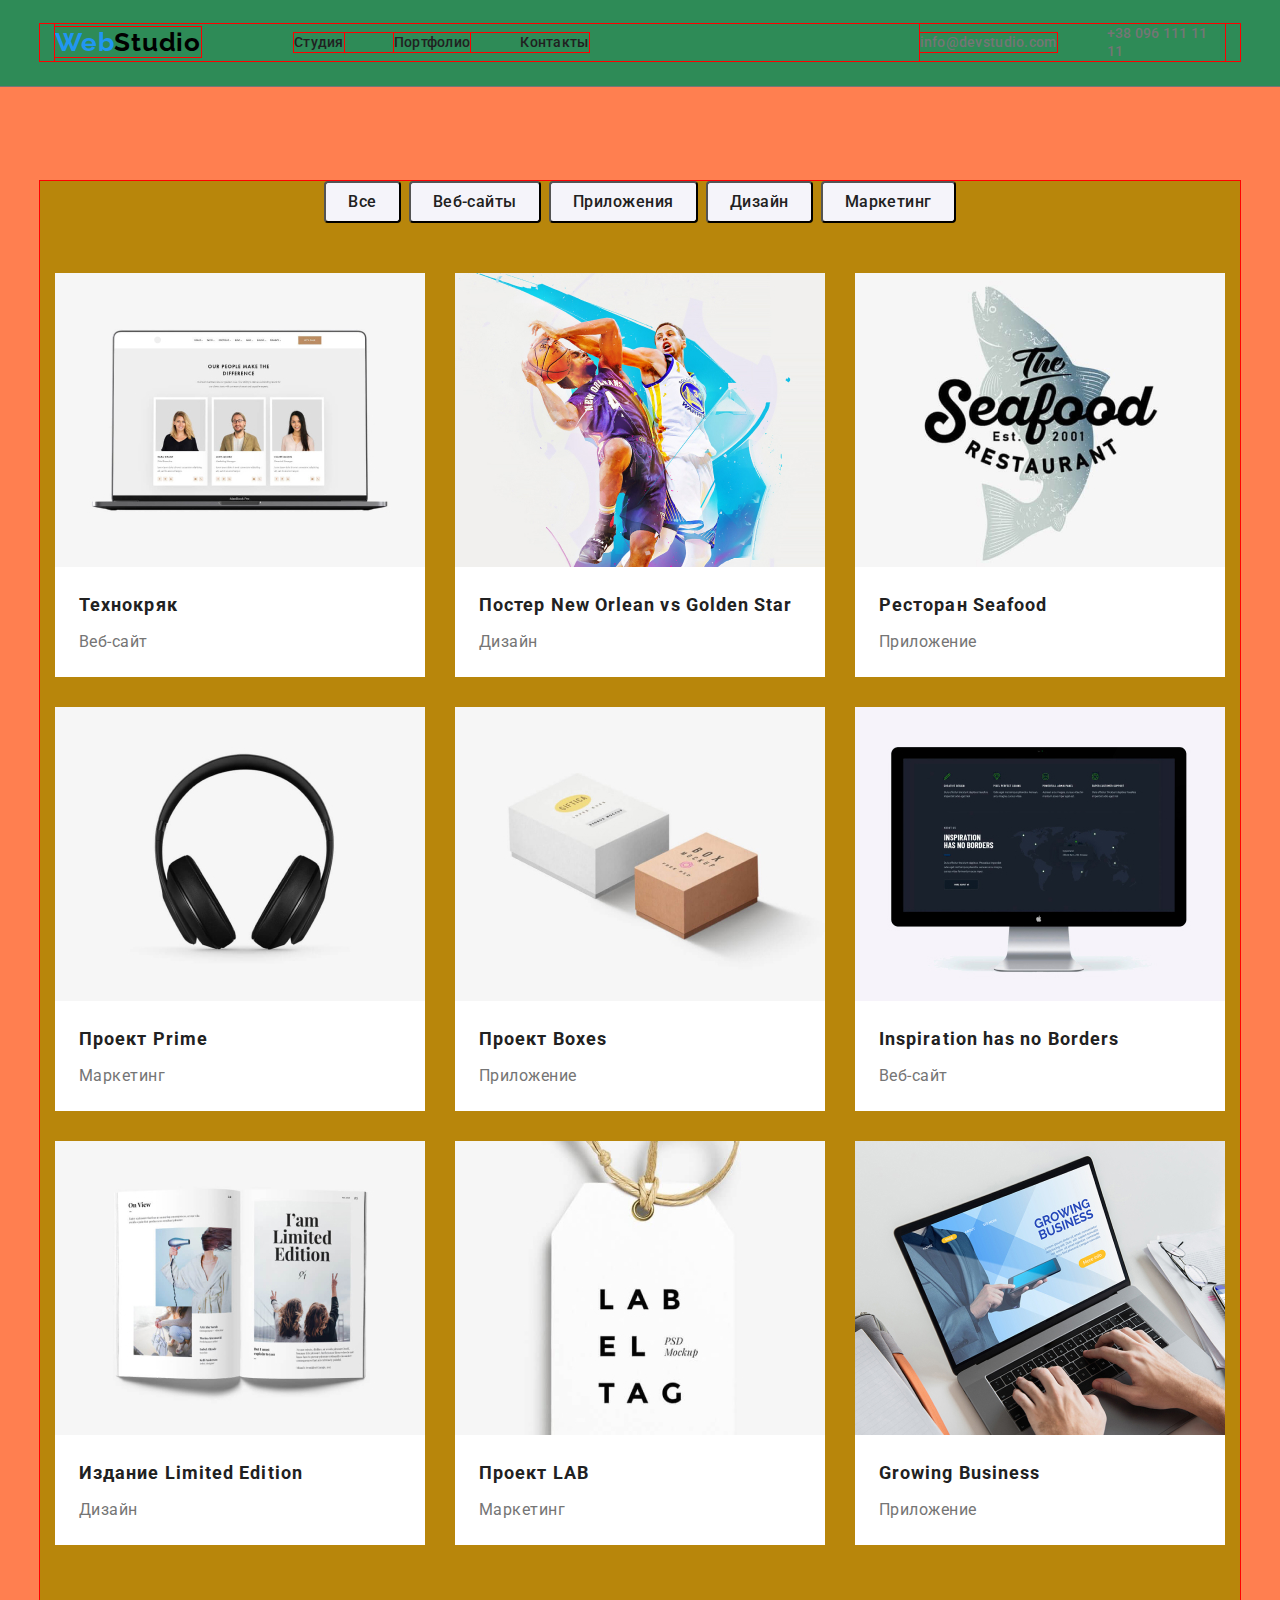
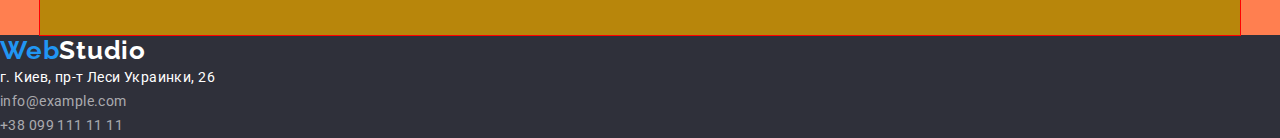
==== commit 81e04155: "Портфоліо flex" ====
--- a/portfolio.html
+++ b/portfolio.html
@@ -16,6 +16,7 @@
 <body>
     <!--Шапка-->
     <header class="header">
+        <div class="container">
         <nav class="header-nav">
             <p class="logo-item">
                 <a class="logotype link" href="/index.html" aria-label="логотип сайта" lang="en"><span
@@ -26,7 +27,7 @@
                 <li class="menu-nav-item"><a class="menu-nav-link-portfolio link" href="./portfolio.html">Портфолио</a></li>
                 <li class="menu-nav-item"><a class="menu-nav-link-contacts link" href="">Контакты</a></li>
             </ul>
-        </nav>
+        
         <address class="address">
             <ul class="address-item list">
                 <li class="addres-contacts">
@@ -37,9 +38,12 @@
                 </li>
             </ul>
         </address>
+        </nav>
+        </div>
     </header>
     <main>
         <section class="list-of-services">
+            <div class="container">
         <!--Категории-->
             <ul class="category list">
                 <li class="category-btn"><button class="category-btn-title" type="button">Все</button></li>
@@ -98,6 +102,7 @@
                     <p class="services-name">Приложение</p>
                 </li>
             </ul>
+            </div>
         </section>
     </main>
     <!--Футер-->
--- a/css/style.css
+++ b/css/style.css
@@ -5,6 +5,8 @@
 /* цвет логотипа в футере #FFFFFF */
 /* цвет акцента в футере #FFFFFF */
 /* цвет адреса в футере rgba(255, 255, 255, 0.6)*/
+/* цвет тени кнопки в герои rgba(0, 0, 0, 0.15)*/
+/* цвет кнопок в портфолио #f5f4fa */
 
 :root {
   --primery-text-color: #212121;
@@ -21,6 +23,9 @@
   --hero-background-color: #2f303a;
   --button-background-color: #2196f3;
   --footer-background-color: #2f303a;
+  --button-color-shadow: rgba(0, 0, 0, 0.15);
+  --button-background-color-portfolio: #f5f4fa;
+  --border-color-pictures: #eeeeee;
 }
 /*=================================  BODY  =========================*/
 body {
@@ -60,7 +65,7 @@
 .container {
   width: 1200px;
   padding: 0 15px;
-  margin: 0 avto;
+  margin: 0 auto;
   outline: 1px solid red;
 }
 /*=================================  END BODY  =========================*/
@@ -73,6 +78,9 @@
 }
 .header {
   background-color: seagreen;
+  padding-top: 24px;
+  padding-bottom: 25px;
+  border-bottom: 1px solid var(--secondary-text-color);
 }
 .header-nav {
   display: flex;
@@ -181,6 +189,13 @@
 /*=================================  ГЕРОЙ  =========================*/
 .hero {
   background-color: var(--hero-background-color);
+  padding-top: 200px;
+  padding-bottom: 200px;
+}
+.hero .container {
+  display: flex;
+  align-items: center;
+  flex-direction: column;
 }
 .hero-title {
   font-family: 'Roboto', sans-serif;
@@ -189,13 +204,20 @@
   line-height: 1.364;
   /* or 136% */
 
+  min-width: 696px;
+  height: 120px;
   text-align: center;
   letter-spacing: 0.06em;
   text-transform: uppercase;
 
   color: var(--hero-color-title);
+  margin-bottom: 30px;
 }
 .modal-btn {
+  min-width: 200px;
+  height: 50px;
+  box-shadow: 0px 4px 4px var(--button-color-shadow);
+  border-radius: 4px;
   font-family: 'Roboto', sans-serif;
   font-weight: 700;
   font-size: 16px;
@@ -204,11 +226,13 @@
 
   display: flex;
   align-items: center;
-  text-align: center;
+  justify-content: center;
   letter-spacing: 0.06em;
 
   color: var(--button-color-title);
   background-color: var(--button-background-color);
+  cursor: pointer;
+  padding: 10px 32px;
 }
 .modal-btn:hover,
 .modal-btn:focus,
@@ -218,10 +242,28 @@
 /*================================= END ГЕРОЙ  =========================*/
 
 /*=================================  ОСОБЕННОСТИ  =========================*/
-
-.features-title {
+.features {
+  padding-top: 94px;
+  padding-bottom: 94px;
+  background-color: yellow;
+}
+.features .container {
+}
+.features-list {
+  display: flex;
+  flex-wrap: wrap;
+}
+.features-list > .features-studios {
+  width: 270px;
+}
+.features-studios {
+  justify-content: space-between;
+}
+
+/*.features-title {
   display: none;
-}
+}*/
+
 .features-names {
   font-family: 'Roboto', sans-serif;
   font-weight: 700;
@@ -363,6 +405,29 @@
   color: var(--button-color-title);
   background-color: var(--button-background-color);
 }
+.list-of-services {
+  padding-top: 94px;
+  background-color: coral;
+}
+.list-of-services .container {
+  display: flex;
+  flex-wrap: wrap;
+  background-color: darkgoldenrod;
+  justify-content: center;
+}
+.category {
+  display: flex;
+  padding-bottom: 50px;
+}
+.category-btn:not(:last-child) {
+  margin-right: 8px;
+}
+.category-btn-title {
+  padding: 6px 22px;
+  background-color: var(--button-background-color-portfolio);
+  border-radius: 4px;
+}
+
 /*=================================  END ПОРТФОЛИО КАТЕГОРИИ  =========================*/
 
 /*=================================  ПОРТФОЛИО УСЛУГИ  =========================*/
@@ -379,6 +444,10 @@
   letter-spacing: 0.06em;
 
   color: var(--primery-text-color);
+  width: 322px;
+  margin-left: 24px;
+  margin-left: 24px;
+  margin-bottom: 4px;
 }
 .services-name {
   font-family: 'Roboto', sans-serif;
@@ -390,5 +459,30 @@
   letter-spacing: 0.03em;
 
   color: var(--secondary-text-color);
-}
-/*=================================  END ПОРТФОЛИО УСЛУГИ  =========================*/
+  width: 322px;
+  margin-left: 24px;
+  margin-left: 24px;
+  margin-bottom: 20px;
+}
+.categories-of-services {
+  display: flex;
+  flex-wrap: wrap;
+  padding-bottom: 90px;
+}
+.services-item {
+  background: var(--primery-background-color);
+  border: 0 solid var(--border-color-pictures);
+  margin-bottom: 30px;
+  margin-right: 30px;
+}
+.services-item:nth-child(3n) {
+  margin-right: 0;
+}
+.services-item:nth-last-child(-n + 3) {
+  margin-bottom: 0;
+}
+.services-img {
+  margin-bottom: 20px;
+}
+
+/*=================================  END ПОРТФОЛИО УСЛУГИ  =========================*/ ;
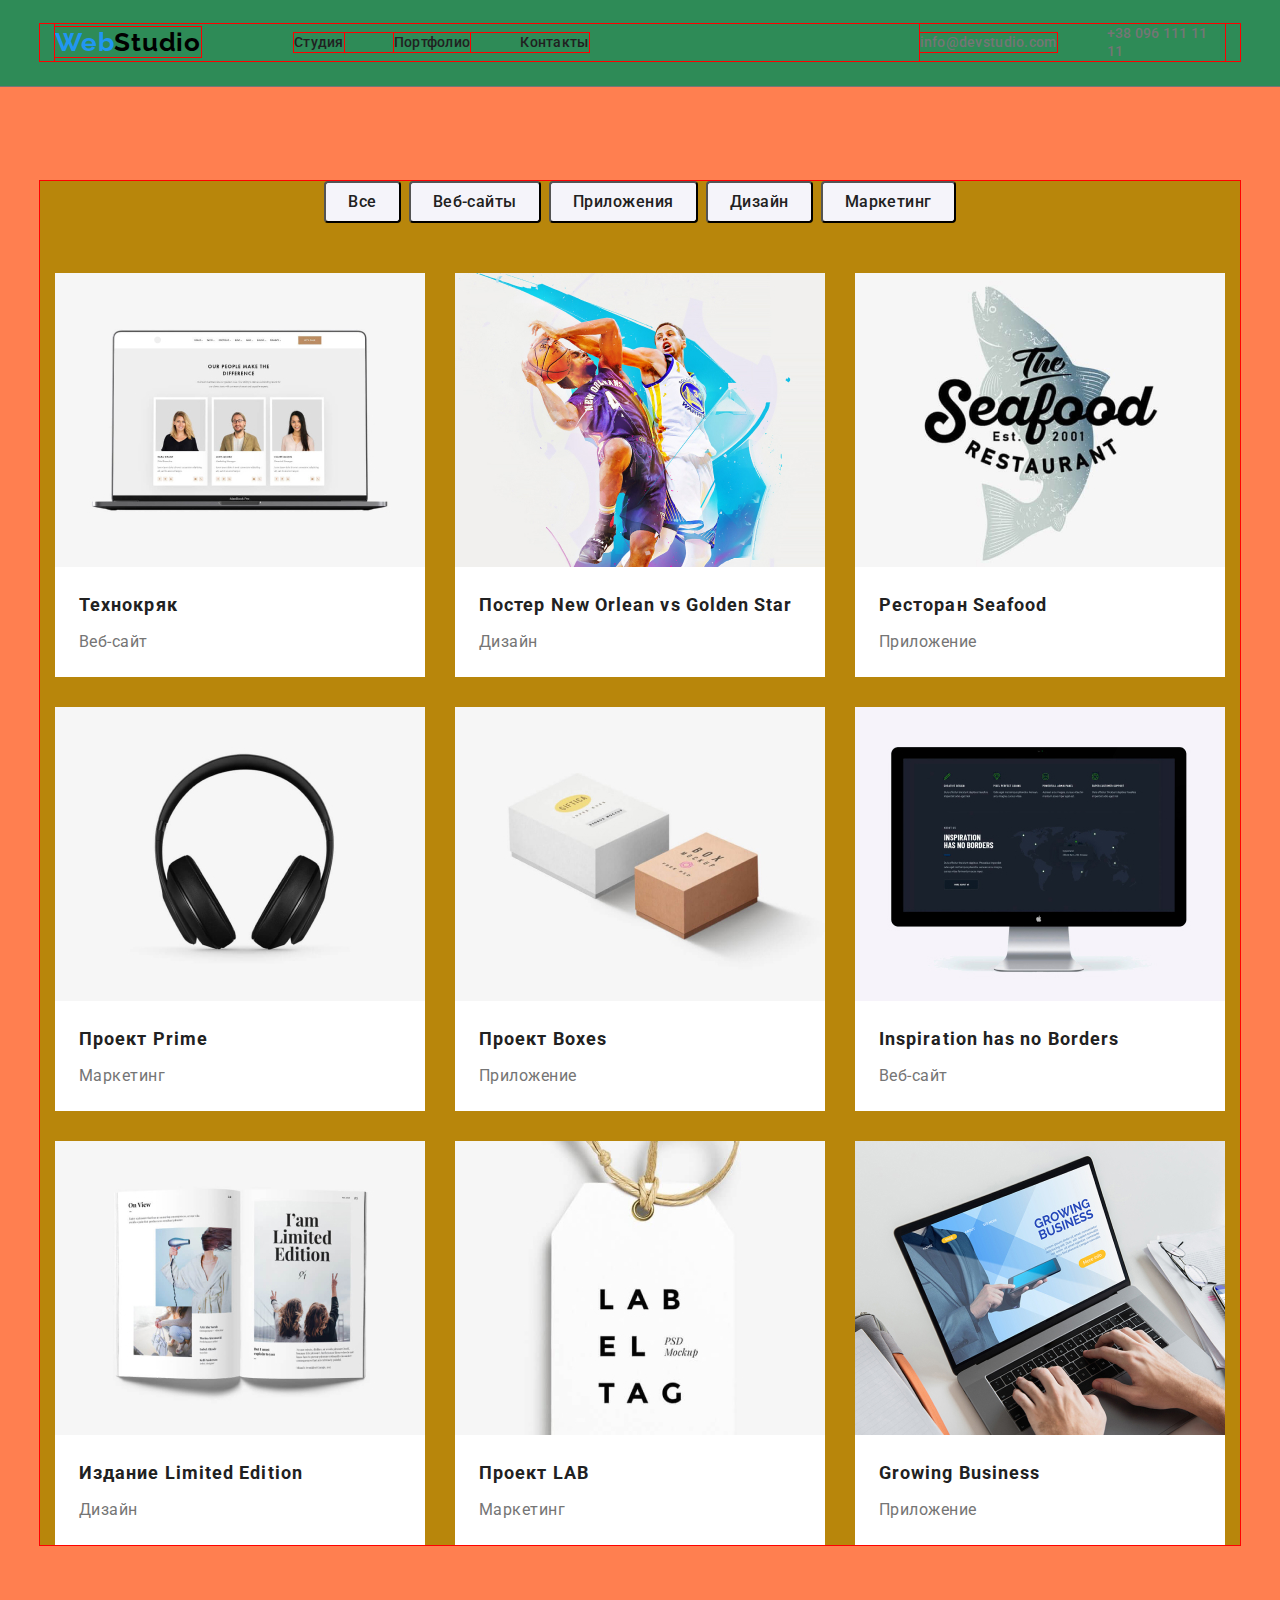
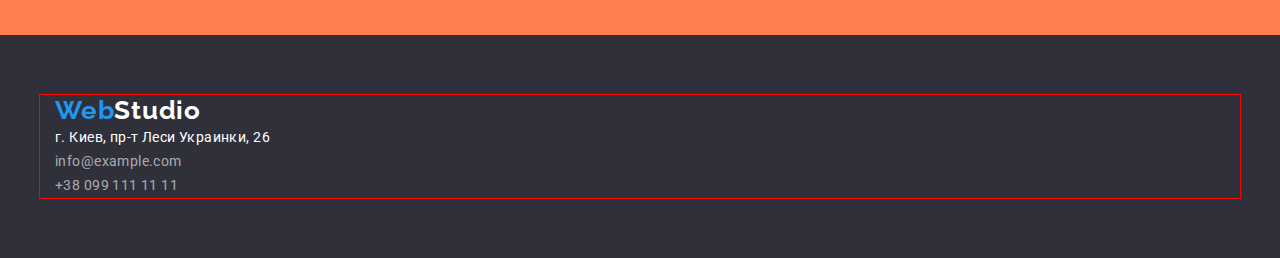
==== commit a418de07: "Вносить flex в усі вкладки" ====
--- a/portfolio.html
+++ b/portfolio.html
@@ -4,7 +4,7 @@
 <head>
     <meta charset="UTF-8">
     <meta name="viewport" content="width=device-width, initial-scale=1.0" />
-    <title>Студия</title>
+    <title>Портфолио</title>
     <link rel="preconnect" href="https://fonts.gstatic.com">
     <link href="https://fonts.googleapis.com/css2?family=Raleway:wght@700&family=Roboto:wght@400;500;700;900&display=swap"
         rel="stylesheet">
@@ -107,6 +107,7 @@
     </main>
     <!--Футер-->
     <footer class="footer">
+        <div class="container">
         <p class="footer-logo">
             <a class="footer-logotype link" href="/index.html" aria-label="логотип сайта" lang="en"><span
                     class="logotype-text">Web</span>Studio</a>
@@ -125,6 +126,7 @@
                 </li>
             </ul>
         </address>
+        </div>
     </footer>
 </body>
 
--- a/css/style.css
+++ b/css/style.css
@@ -26,6 +26,7 @@
   --button-color-shadow: rgba(0, 0, 0, 0.15);
   --button-background-color-portfolio: #f5f4fa;
   --border-color-pictures: #eeeeee;
+  --pictures-background-color: #ffffff;
 }
 /*=================================  BODY  =========================*/
 body {
@@ -248,22 +249,21 @@
   background-color: yellow;
 }
 .features .container {
+  display: flex;
 }
 .features-list {
   display: flex;
   flex-wrap: wrap;
 }
-.features-list > .features-studios {
+.features-studios {
   width: 270px;
 }
-.features-studios {
-  justify-content: space-between;
-}
-
-/*.features-title {
+.features-studios:not(:last-child) {
+  margin-right: 30px;
+}
+.features-title {
   display: none;
-}*/
-
+}
 .features-names {
   font-family: 'Roboto', sans-serif;
   font-weight: 700;
@@ -273,6 +273,7 @@
   text-transform: uppercase;
 
   color: var(--primery-text-color);
+  margin-bottom: 10px;
 }
 .features-information {
   font-family: 'Roboto', sans-serif;
@@ -288,6 +289,10 @@
 /*=================================  END ОСОБЕННОСТИ  =========================*/
 
 /*=================================  ЧЕМ МЫ ЗАНИМАЕМСЯ  =========================*/
+.occupation {
+  padding-bottom: 94px;
+  background-color: darkseagreen;
+}
 .occupation-title {
   font-family: 'Roboto', sans-serif;
   font-weight: 700;
@@ -297,23 +302,59 @@
   letter-spacing: 0.03em;
 
   color: var(--primery-text-color);
-}
+  display: inline-block;
+  min-width: 377px;
+  margin-bottom: 50px;
+}
+.occupation .container {
+  background-color: darkgoldenrod;
+  text-align: center;
+}
+.occupation-list {
+  display: flex;
+  flex-wrap: wrap;
+}
+.occupation-studios:not(:last-child) {
+  margin-right: 30px;
+}
+
 /*=================================  END ЧЕМ МЫ ЗАНИМАЕМСЯ  =========================*/
 
 /*=================================  НАША КОМАНДА  =========================*/
 .team {
   background-color: var(--section-background-color);
-}
-
+  padding-top: 82px;
+  padding-bottom: 106px;
+}
+.team .container {
+  text-align: center;
+}
+
+.team-list {
+  display: flex;
+}
+.team-people:not(:last-child) {
+  margin-right: 30px;
+}
+.team-people {
+  background-color: var(--pictures-background-color);
+  /* material shadow v1 */
+
+  box-shadow: 0px 1px 3px rgba(0, 0, 0, 0.12), 0px 1px 1px rgba(0, 0, 0, 0.14),
+    0px 2px 1px rgba(0, 0, 0, 0.2);
+  border-radius: 0px 0px 4px 4px;
+}
 .team-title {
   font-family: 'Roboto', sans-serif;
   font-weight: 700;
   font-size: 36px;
   line-height: 1.167;
-  text-align: center;
-  letter-spacing: 0.03em;
-
-  color: var(--primery-text-color);
+  letter-spacing: 0.03em;
+
+  color: var(--primery-text-color);
+  display: inline-block;
+  min-width: 264px;
+  margin-bottom: 50px;
 }
 .team-employee {
   font-family: 'Roboto', sans-serif;
@@ -324,6 +365,9 @@
 
   letter-spacing: 0.03em;
   color: var(--primery-text-color);
+  text-align: center;
+  margin-top: 30px;
+  margin-bottom: 10px;
 }
 .team-profession {
   font-family: Roboto;
@@ -335,12 +379,16 @@
   letter-spacing: 0.03em;
 
   color: var(--secondary-text-color);
+  text-align: center;
+  margin-bottom: 30px;
 }
 /*=================================  END НАША КОМАНДА  =========================*/
 
 /*=================================  ФУТЕР  =========================*/
 .footer {
   background-color: var(--footer-background-color);
+  padding-top: 60px;
+  padding-bottom: 60px;
 }
 
 .footer-logotype {
@@ -407,6 +455,7 @@
 }
 .list-of-services {
   padding-top: 94px;
+  padding-bottom: 90px;
   background-color: coral;
 }
 .list-of-services .container {
@@ -467,7 +516,6 @@
 .categories-of-services {
   display: flex;
   flex-wrap: wrap;
-  padding-bottom: 90px;
 }
 .services-item {
   background: var(--primery-background-color);
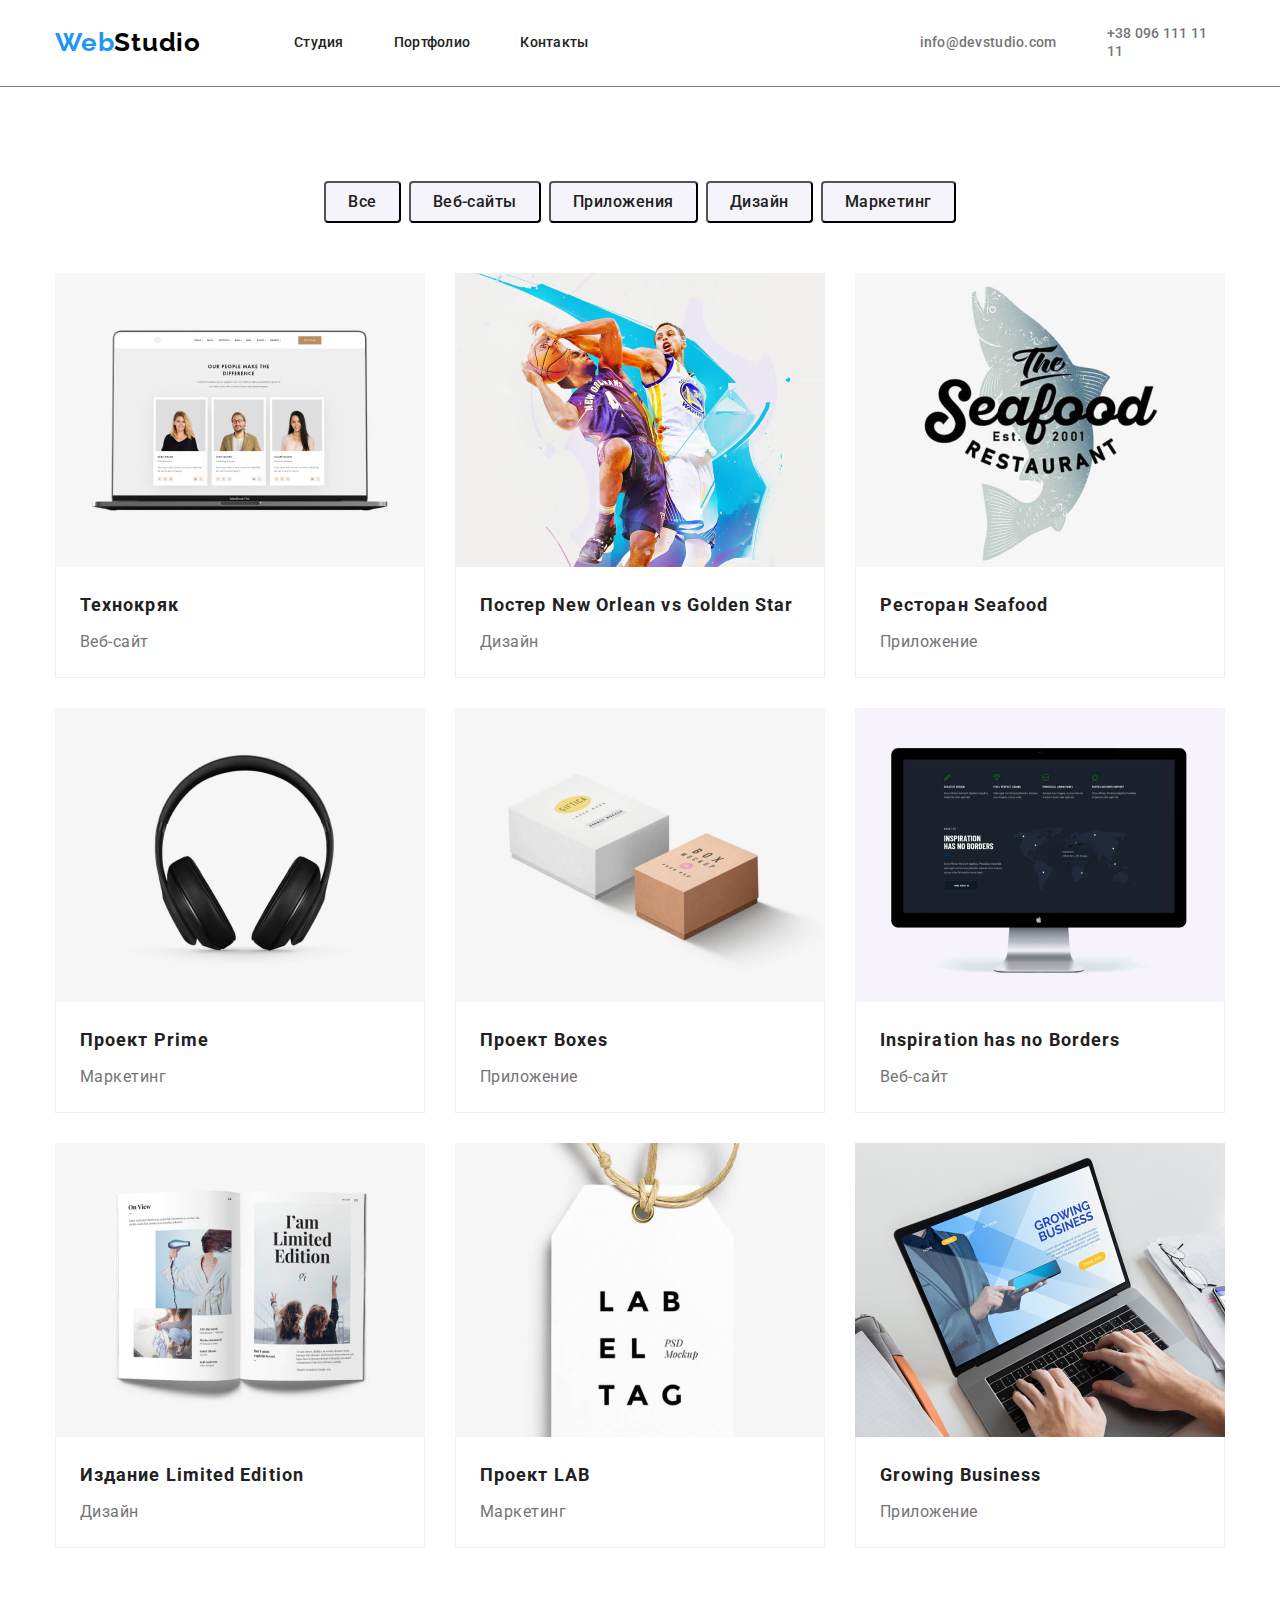
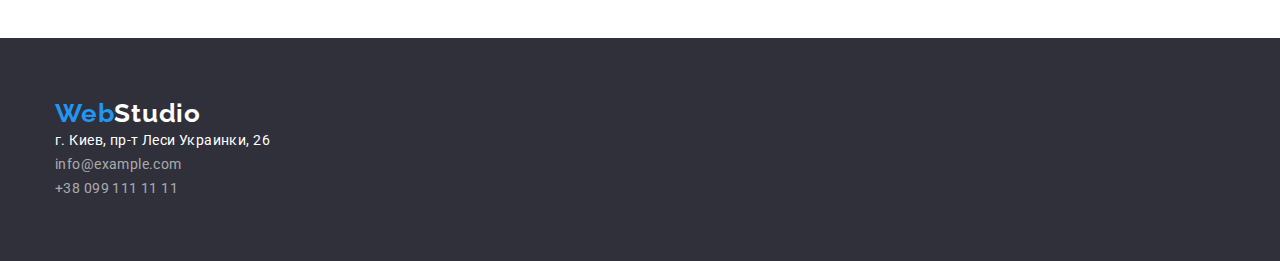
==== commit ec73356e: "Вносить виправлення" ====
--- a/portfolio.html
+++ b/portfolio.html
@@ -58,48 +58,66 @@
             <ul class="categories-of-services list">
                 <li class="services-item">
                     <img class="services-img" src="./images/portfolio/picture_1.jpg" alt="Экран ноутбука с фото наша команда" width="370" height="294"/>
+                   <div class="card-content">
                     <h3 class="services-title">Технокряк</h3>
                     <p class="services-name">Веб-сайт</p>
+                    </div>
                 </li>
                 <li class="services-item">
                     <img class="services-img" src="./images/portfolio/picture_2.jpg" alt="Два игрока баскетбола с мячом" width="370" height="294"/>
+                    <div class="card-content">
                     <h3 class="services-title">Постер New Orlean vs Golden Star</h3>
                     <p class="services-name">Дизайн</p>
+                    </div>
                 </li>
                 <li class="services-item">
                     <img class="services-img" src="./images/portfolio/picture_3.jpg" alt="Одна большая морская рыба" width="370" height="294"/>
+                    <div class="card-content">
                     <h3 class="services-title">Ресторан Seafood</h3>
                     <p class="services-name">Приложение</p>
+                    </div>
                 </li>
                 <li class="services-item">
                     <img class="services-img" src="./images/portfolio/picture_4.jpg" alt="Наушники" width="370" height="294"/>
+                    <div class="card-content">
                     <h3 class="services-title">Проект Prime</h3>
                     <p class="services-name">Маркетинг</p>
+                    </div>
                 </li>
                 <li class="services-item">
                     <img class="services-img" src="./images/portfolio/picture_5.jpg" alt="Две коробки разных размеров" width="370" height="294"/>
+                    <div class="card-content">
                     <h3 class="services-title">Проект Boxes</h3>
                     <p class="services-name">Приложение</p>
+                    </div>
                 </li>
                 <li class="services-item">
                     <img class="services-img" src="./images/portfolio/picture_6.jpg" alt="Монитор с открытым сайтом" width="370" height="294"/>
+                    <div class="card-content">
                     <h3 class="services-title">Inspiration has no Borders</h3>
                     <p class="services-name">Веб-сайт</p>
+                    </div>
                 </li>
                 <li class="services-item">
                     <img class="services-img" src="./images/portfolio/picture_7.jpg" alt="Открытая книга" width="370" height="294"/>
+                    <div class="card-content">
                     <h3 class="services-title">Издание Limited Edition</h3>
                     <p class="services-name">Дизайн</p>
+                    </div>
                 </li>
                 <li class="services-item">
                     <img class="services-img" src="./images/portfolio/picture_8.jpg" alt="Бирка товара" width="370" height="294"/>
+                    <div class="card-content">
                     <h3 class="services-title">Проект LAB</h3>
                     <p class="services-name">Маркетинг</p>
+                    </div>
                 </li>
                 <li class="services-item">
                     <img class="services-img" src="./images/portfolio/picture_9.jpg" alt="Человек набирает на клавиатуре ноутбука" width="370" height="294"/>
+                    <div class="card-content">
                     <h3 class="services-title">Growing Business</h3>
                     <p class="services-name">Приложение</p>
+                    </div>
                 </li>
             </ul>
             </div>
--- a/css/style.css
+++ b/css/style.css
@@ -58,6 +58,8 @@
 }
 img {
   display: block;
+  max-width: 100%;
+  height: auto;
 }
 .address,
 .footer-address {
@@ -67,54 +69,51 @@
   width: 1200px;
   padding: 0 15px;
   margin: 0 auto;
-  outline: 1px solid red;
 }
 /*=================================  END BODY  =========================*/
 
 /*=================================  ШАПКА  =========================*/
-.header .container {
-  display: flex;
-  align-items: center;
-  outline: 1px solid red;
-}
 .header {
-  background-color: seagreen;
   padding-top: 24px;
   padding-bottom: 25px;
   border-bottom: 1px solid var(--secondary-text-color);
 }
+.header .container {
+  display: flex;
+  align-items: center;
+}
 .header-nav {
   display: flex;
   align-items: center;
-  outline: 1px solid red;
 }
 .menu-nav {
   display: flex;
   align-items: center;
-  outline: 1px solid red;
+}
+.address {
+  display: flex;
+  margin-left: auto;
 }
 .address-item {
   display: flex;
   align-items: center;
-  outline: 1px solid red;
-}
+}
+.address-item .addres-contacts + .addres-contacts {
+  margin-left: 50px;
+}
+
 .header .logotype {
   margin-right: 93px;
-  outline: 1px solid red;
 }
 .menu-nav-item:not(:last-child) {
   margin-right: 50px;
-  outline: 1px solid red;
 }
 .header .address {
   margin-left: 331px;
 }
-.addres-contacts:first-child {
-  outline: 1px solid red;
+/*.addres-contacts:first-child {
   margin-right: 50px;
-}
-/*
-/*
+}*/
 
 /*
 .header .address {
@@ -246,7 +245,6 @@
 .features {
   padding-top: 94px;
   padding-bottom: 94px;
-  background-color: yellow;
 }
 .features .container {
   display: flex;
@@ -291,7 +289,6 @@
 /*=================================  ЧЕМ МЫ ЗАНИМАЕМСЯ  =========================*/
 .occupation {
   padding-bottom: 94px;
-  background-color: darkseagreen;
 }
 .occupation-title {
   font-family: 'Roboto', sans-serif;
@@ -307,7 +304,6 @@
   margin-bottom: 50px;
 }
 .occupation .container {
-  background-color: darkgoldenrod;
   text-align: center;
 }
 .occupation-list {
@@ -456,12 +452,10 @@
 .list-of-services {
   padding-top: 94px;
   padding-bottom: 90px;
-  background-color: coral;
 }
 .list-of-services .container {
   display: flex;
   flex-wrap: wrap;
-  background-color: darkgoldenrod;
   justify-content: center;
 }
 .category {
@@ -483,6 +477,16 @@
 .services {
   display: none;
 }
+.card-content {
+  padding-left: 24px;
+  padding-right: 24px;
+  padding-bottom: 20px;
+  padding-top: 20px;
+  background: var(--primery-background-color);
+  border-left: 1px solid var(--border-color-pictures);
+  border-right: 1px solid var(--border-color-pictures);
+  border-bottom: 1px solid var(--border-color-pictures);
+}
 .services-title {
   font-family: 'Roboto', sans-serif;
   font-weight: 700;
@@ -491,11 +495,7 @@
   /* identical to box height, or 200% */
 
   letter-spacing: 0.06em;
-
-  color: var(--primery-text-color);
-  width: 322px;
-  margin-left: 24px;
-  margin-left: 24px;
+  color: var(--primery-text-color);
   margin-bottom: 4px;
 }
 .services-name {
@@ -506,20 +506,13 @@
   /* identical to box height, or 187% */
 
   letter-spacing: 0.03em;
-
   color: var(--secondary-text-color);
-  width: 322px;
-  margin-left: 24px;
-  margin-left: 24px;
-  margin-bottom: 20px;
 }
 .categories-of-services {
   display: flex;
   flex-wrap: wrap;
 }
 .services-item {
-  background: var(--primery-background-color);
-  border: 0 solid var(--border-color-pictures);
   margin-bottom: 30px;
   margin-right: 30px;
 }
@@ -529,8 +522,5 @@
 .services-item:nth-last-child(-n + 3) {
   margin-bottom: 0;
 }
-.services-img {
-  margin-bottom: 20px;
-}
 
 /*=================================  END ПОРТФОЛИО УСЛУГИ  =========================*/ ;
